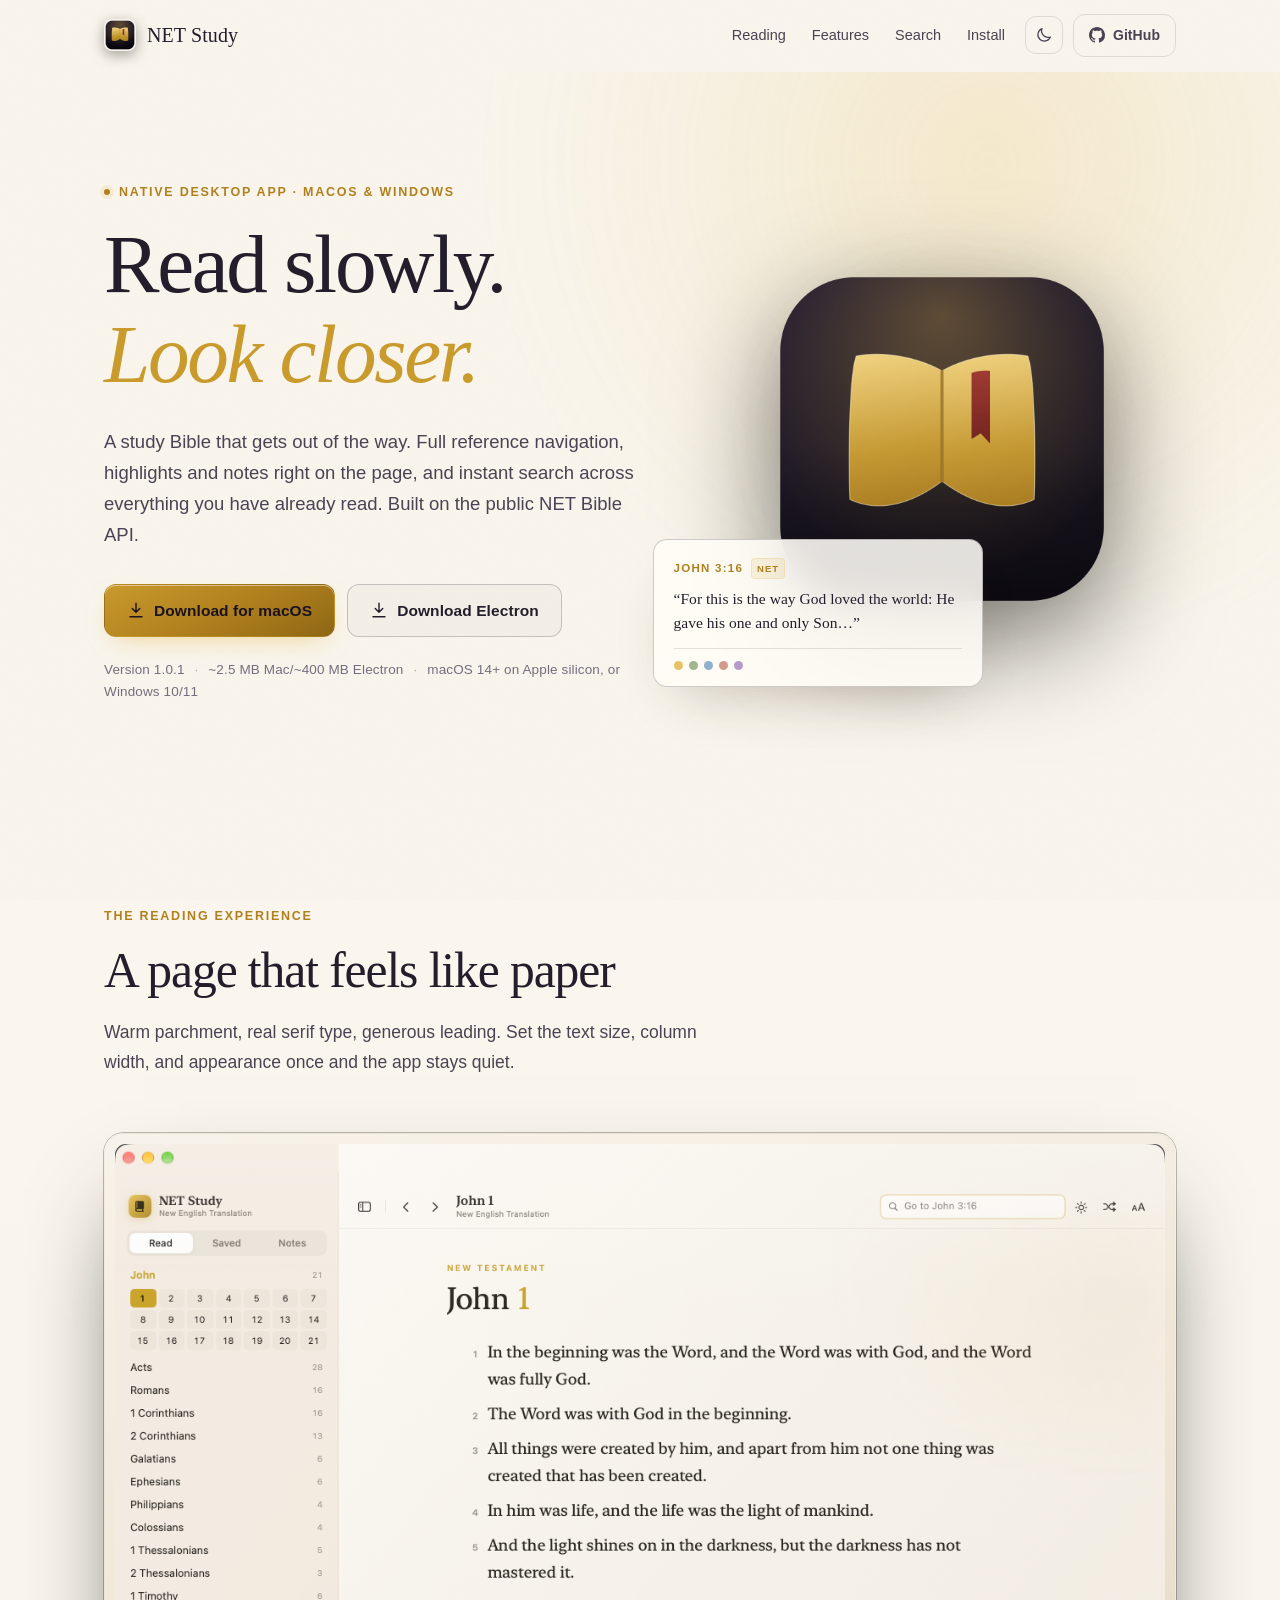
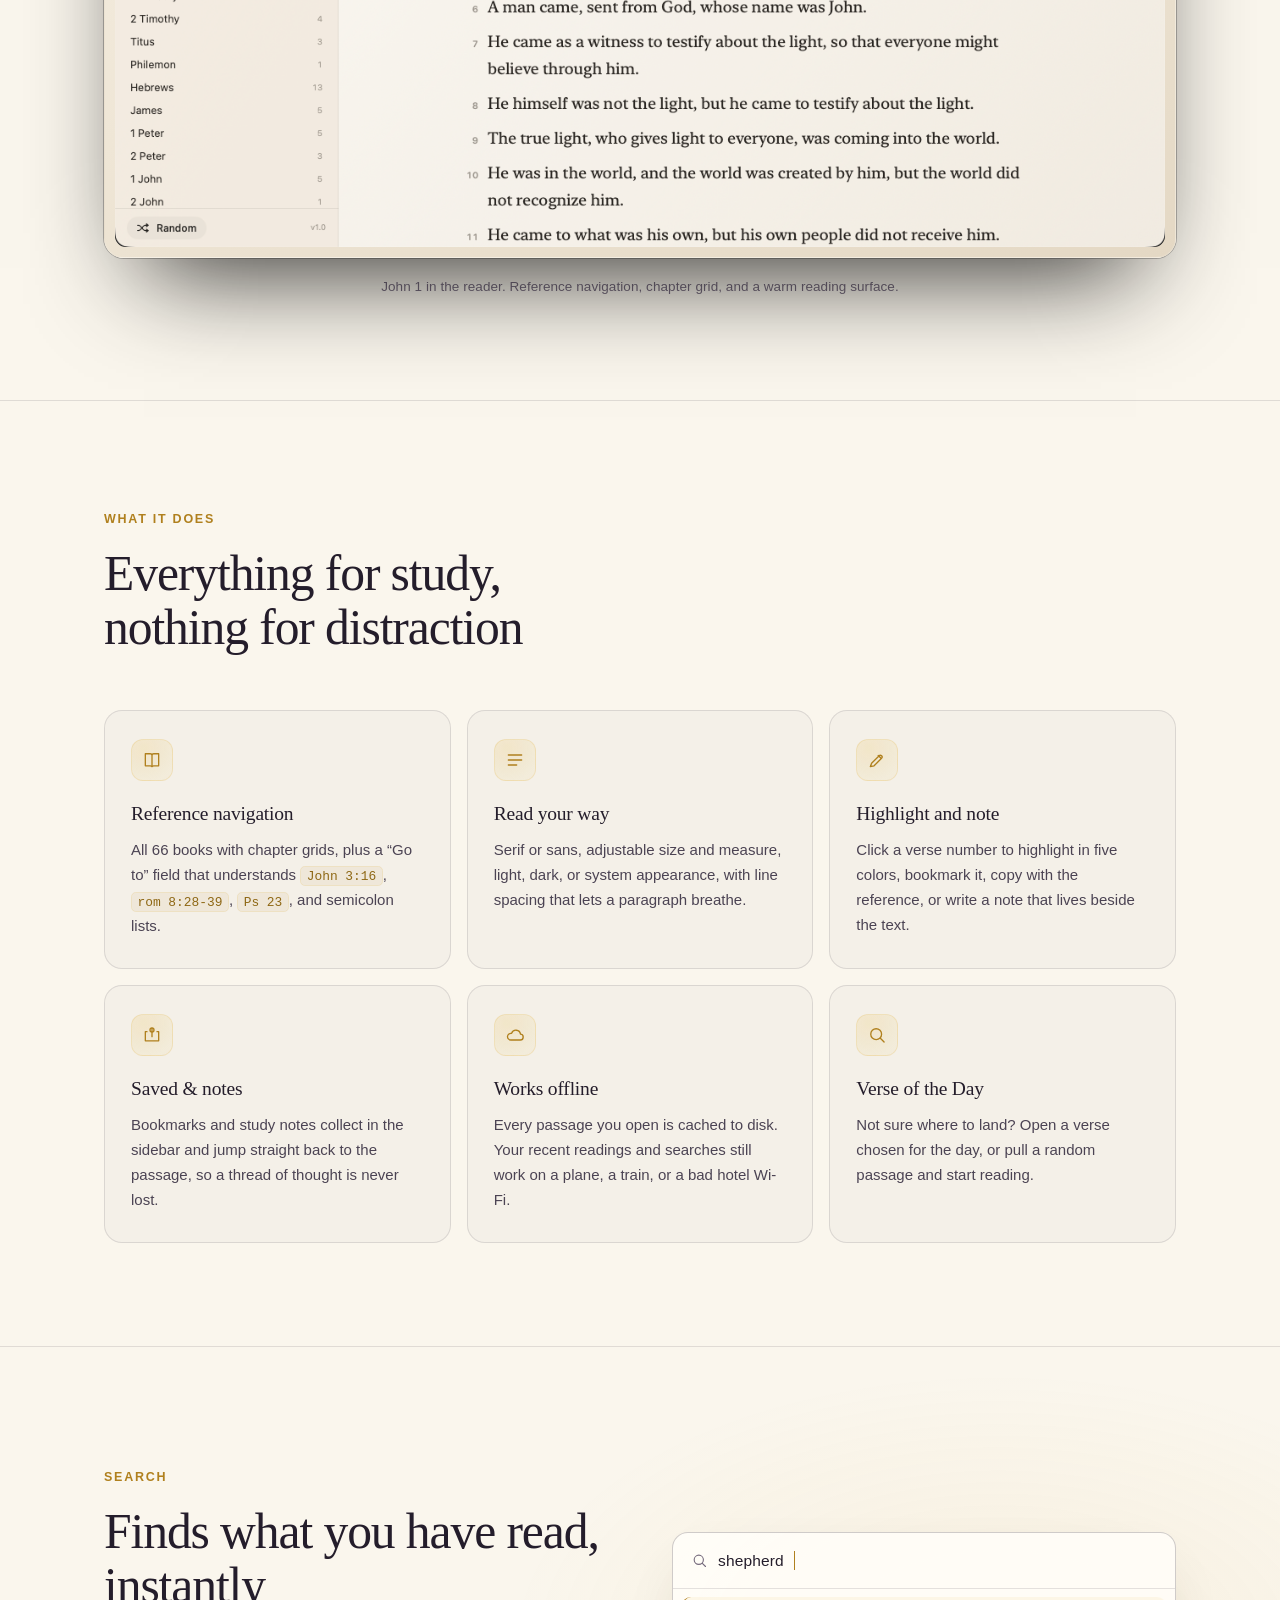
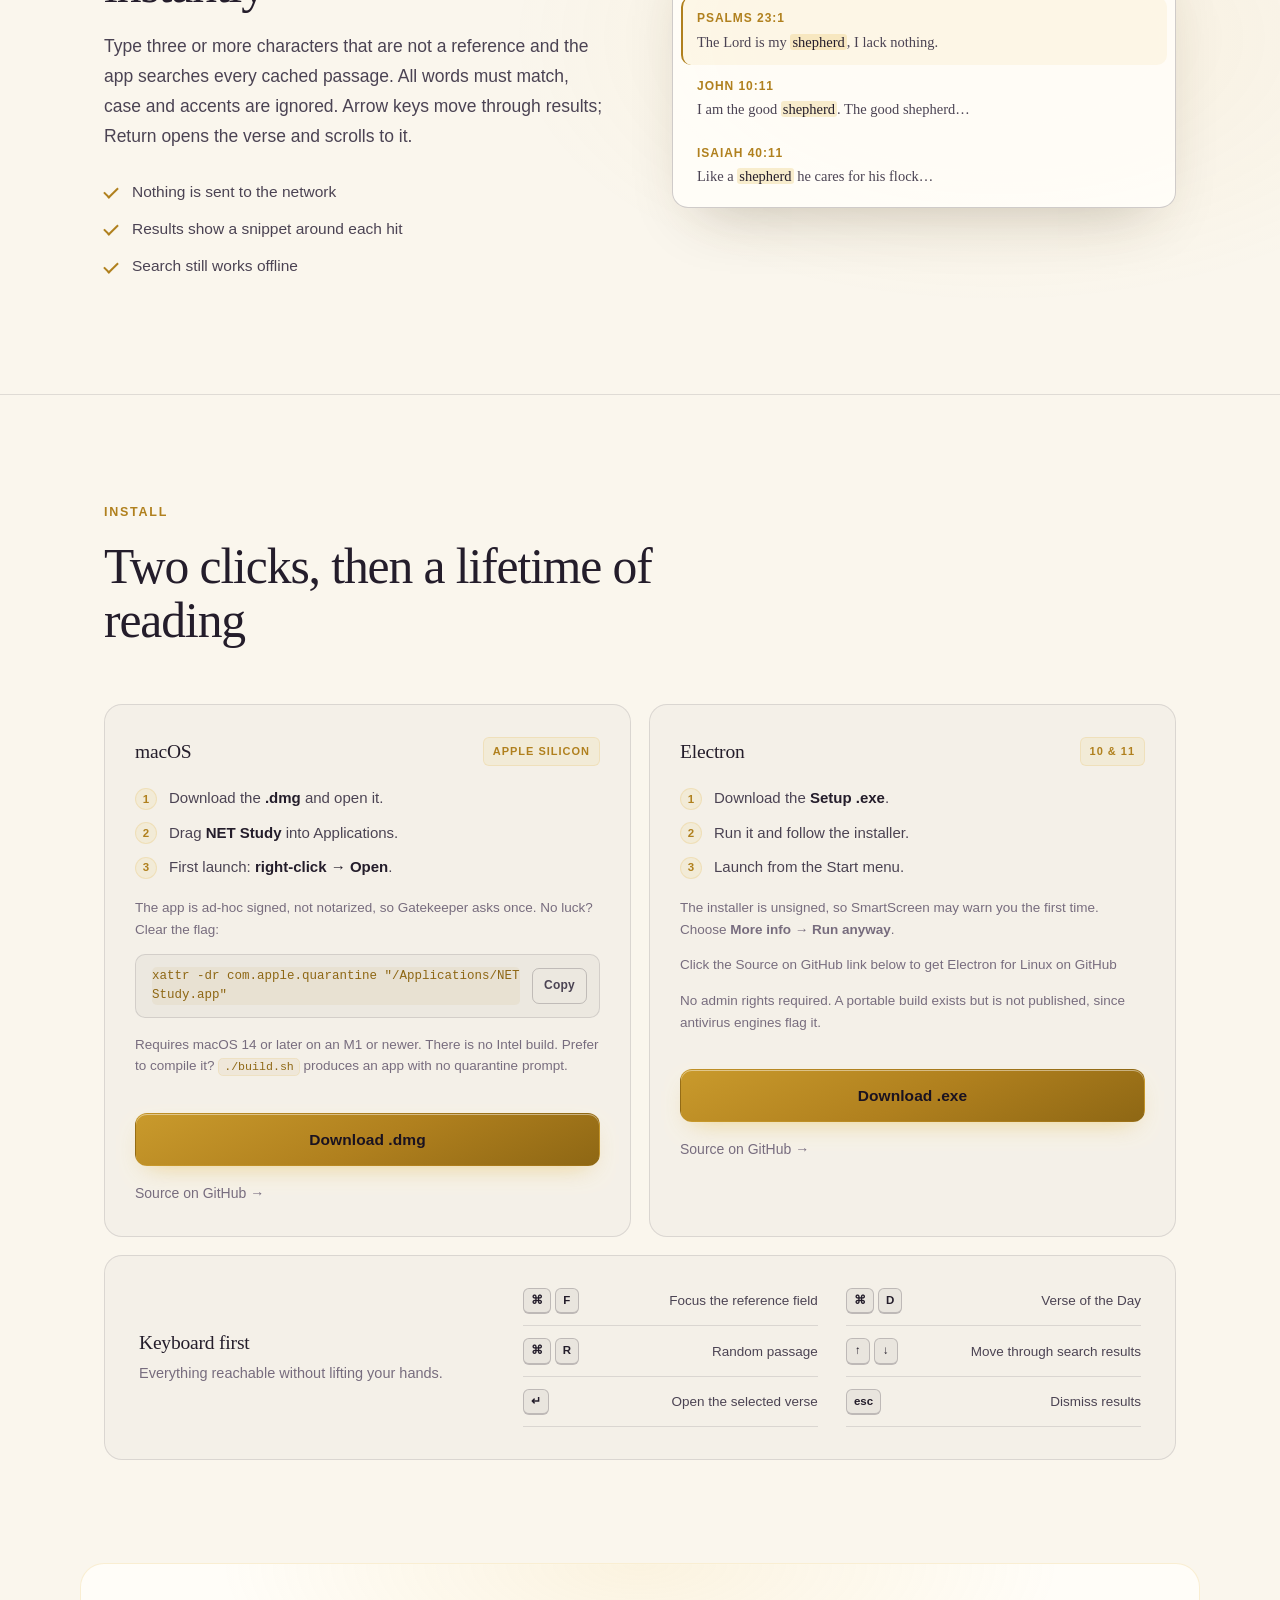
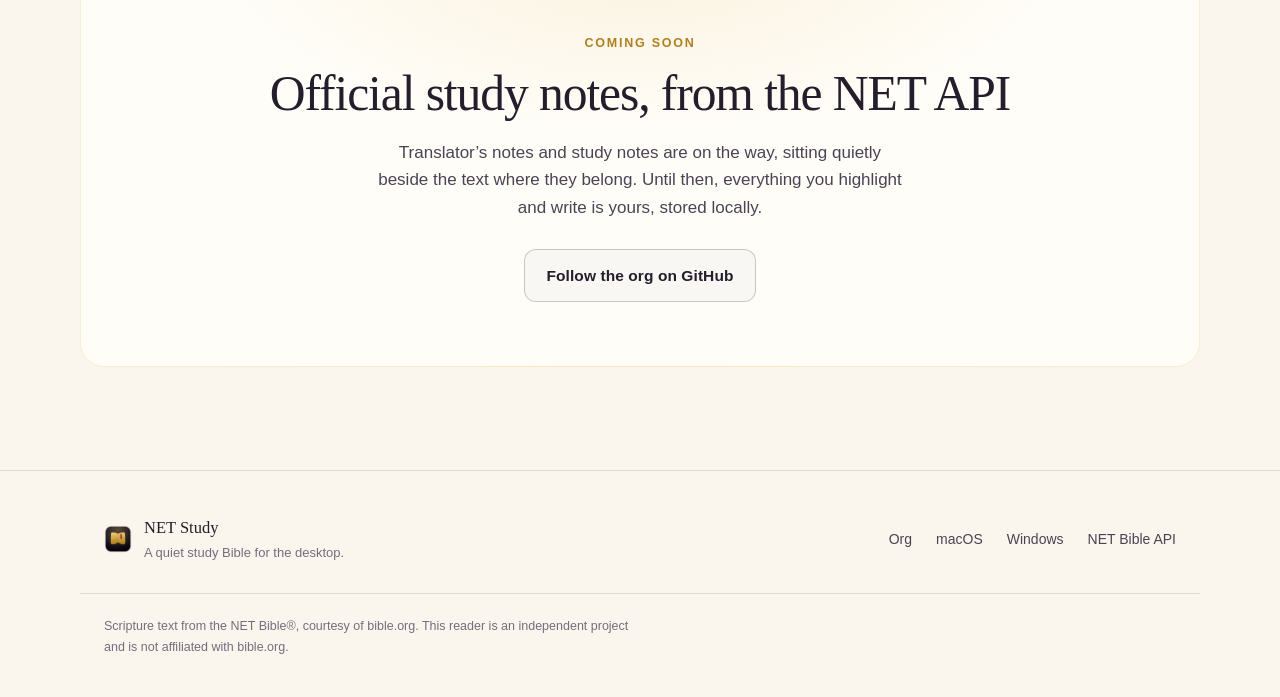
==== index.html @ 1206d6c6 "Remove file hash verification code snippet Removed code snippet and copy button for file hash verifi" ====
<!doctype html>
<html lang="en" data-theme="dark">
<head>
<meta charset="utf-8">
<meta name="viewport" content="width=device-width, initial-scale=1">
<title>NET Study — a quiet study Bible for the desktop</title>
<meta name="description" content="NET Study is a native, fast desktop study Bible reader built on the public NET Bible API. Reference navigation, highlights, notes, offline caching, and instant search over everything you have read.">
<meta name="theme-color" content="#141019">
<link rel="icon" href="assets/favicon.png" type="image/png">
<link rel="apple-touch-icon" href="assets/icon-256.png">
<meta property="og:type" content="website">
<meta property="og:title" content="NET Study — a quiet study Bible for the desktop">
<meta property="og:description" content="Native macOS and Windows study Bible. Reference navigation, highlights, notes, offline cache, instant search.">
<meta property="og:image" content="assets/icon.png">
<link rel="stylesheet" href="styles.css">
</head>
<body>
<a class="skip" href="#main">Skip to content</a>

<div class="grain" aria-hidden="true"></div>

<header class="nav" id="nav">
  <div class="nav-inner">
    <a class="brand" href="#top" aria-label="NET Study home">
      <img src="assets/icon-256.png" alt="" width="32" height="32">
      <span>NET Study</span>
    </a>
    <nav class="nav-links" aria-label="Sections">
      <a href="#reading">Reading</a>
      <a href="#features">Features</a>
      <a href="#search">Search</a>
      <a href="#install">Install</a>
    </nav>
    <div class="nav-actions">
      <button class="ghost-btn" id="theme-toggle" type="button" aria-label="Switch to light theme" title="Switch theme">
        <svg class="i-sun" viewBox="0 0 24 24" aria-hidden="true"><circle cx="12" cy="12" r="4.2"/><path d="M12 2.6v2.4M12 19v2.4M2.6 12h2.4M19 12h2.4M5.4 5.4l1.7 1.7M16.9 16.9l1.7 1.7M18.6 5.4l-1.7 1.7M7.1 16.9l-1.7 1.7"/></svg>
        <svg class="i-moon" viewBox="0 0 24 24" aria-hidden="true"><path d="M20.5 14.6A8.6 8.6 0 0 1 9.4 3.5a8.6 8.6 0 1 0 11.1 11.1Z"/></svg>
      </button>
      <a class="btn btn-sm" href="https://github.com/NET-Study" target="_blank" rel="noopener">
        <svg viewBox="0 0 16 16" aria-hidden="true" class="gh"><path d="M8 0C3.58 0 0 3.58 0 8c0 3.54 2.29 6.53 5.47 7.59.4.07.55-.17.55-.38 0-.19-.01-.82-.01-1.49-2.01.37-2.53-.49-2.69-.94-.09-.23-.48-.94-.82-1.13-.28-.15-.68-.52-.01-.53.63-.01 1.08.58 1.23.82.72 1.21 1.87.87 2.33.66.07-.52.28-.87.51-1.07-1.78-.2-3.64-.89-3.64-3.95 0-.87.31-1.59.82-2.15-.08-.2-.36-1.02.08-2.12 0 0 .67-.21 2.2.82.64-.18 1.32-.27 2-.27s1.36.09 2 .27c1.53-1.04 2.2-.82 2.2-.82.44 1.1.16 1.92.08 2.12.51.56.82 1.27.82 2.15 0 3.07-1.87 3.75-3.65 3.95.29.25.54.73.54 1.48 0 1.07-.01 1.93-.01 2.2 0 .21.15.46.55.38A8.01 8.01 0 0 0 16 8c0-4.42-3.58-8-8-8Z"/></svg>
        GitHub
      </a>
    </div>
  </div>
</header>

<main id="main">

  <section class="hero" id="top">
    <div class="hero-glow" aria-hidden="true"></div>
    <div class="wrap hero-grid">
      <div class="hero-copy reveal">
        <p class="eyebrow"><span class="dot" aria-hidden="true"></span> Native desktop app · macOS &amp; Windows</p>
        <h1>Read slowly.<br><em>Look closer.</em></h1>
        <p class="lede">A study Bible that gets out of the way. Full reference navigation, highlights and notes right on the page, and instant search across everything you have already read. Built on the public NET Bible API.</p>
        <div class="cta-row">
          <a class="btn btn-primary" href="https://github.com/NET-Study/netstudy-mac/releases/latest/download/NET-Study-1.0.1-arm64.dmg">
            <svg viewBox="0 0 24 24" aria-hidden="true" class="i-dl"><path d="M12 3v12M7 10l5 5 5-5M4 21h16"/></svg>
            Download for macOS
          </a>
          <a class="btn btn-ghost" href="https://github.com/NET-Study/netstudy-electron/releases/latest/download/NET-Study-Setup-1.0.1-x64.exe">
            <svg viewBox="0 0 24 24" aria-hidden="true" class="i-dl"><path d="M12 3v12M7 10l5 5 5-5M4 21h16"/></svg>
            Download Electron
          </a>
        </div>
        <p class="meta">Version 1.0.1 <span aria-hidden="true">·</span> ~2.5 MB Mac/~400 MB Electron <span aria-hidden="true">·</span> macOS 14+ on Apple silicon, or Windows 10/11</p>
      </div>

      <div class="hero-art reveal" aria-hidden="true">
        <div class="icon-halo"></div>
        <img class="app-icon" src="assets/icon.png" alt="" width="1024" height="1024">
        <div class="verse-card">
          <p class="vc-ref">John 3:16 <span class="vc-tag">NET</span></p>
          <p class="vc-text">“For this is the way God loved the world: He gave his one and only Son…”</p>
          <div class="vc-tools">
            <span class="swatch s1"></span><span class="swatch s2"></span><span class="swatch s3"></span><span class="swatch s4"></span><span class="swatch s5"></span>
          </div>
        </div>
      </div>
    </div>
  </section>

  <section class="reading" id="reading">
    <div class="wrap">
      <div class="section-head reveal">
        <p class="eyebrow">The reading experience</p>
        <h2>A page that feels like paper</h2>
        <p class="sub">Warm parchment, real serif type, generous leading. Set the text size, column width, and appearance once and the app stays quiet.</p>
      </div>
      <figure class="shot reveal">
        <div class="shot-frame">
          <img src="assets/app.png" alt="The NET Study reader showing John 1, with the book and chapter navigator in the sidebar." width="1240" height="830" loading="lazy">
        </div>
        <figcaption>John 1 in the reader. Reference navigation, chapter grid, and a warm reading surface.</figcaption>
      </figure>
    </div>
  </section>

  <section class="features" id="features">
    <div class="wrap">
      <div class="section-head reveal">
        <p class="eyebrow">What it does</p>
        <h2>Everything for study,<br>nothing for distraction</h2>
      </div>
      <div class="grid">
        <article class="card reveal">
          <span class="card-icon" aria-hidden="true"><svg viewBox="0 0 24 24"><path d="M4 4.5h6a2 2 0 0 1 2 2V20a2.5 2.5 0 0 0-2-1H4zM20 4.5h-6a2 2 0 0 0-2 2V20a2.5 2.5 0 0 1 2-1h6z"/></svg></span>
          <h3>Reference navigation</h3>
          <p>All 66 books with chapter grids, plus a “Go to” field that understands <code>John 3:16</code>, <code>rom 8:28-39</code>, <code>Ps 23</code>, and semicolon lists.</p>
        </article>
        <article class="card reveal">
          <span class="card-icon" aria-hidden="true"><svg viewBox="0 0 24 24"><path d="M4 6h16M4 12h16M4 18h10"/></svg></span>
          <h3>Read your way</h3>
          <p>Serif or sans, adjustable size and measure, light, dark, or system appearance, with line spacing that lets a paragraph breathe.</p>
        </article>
        <article class="card reveal">
          <span class="card-icon" aria-hidden="true"><svg viewBox="0 0 24 24"><path d="m4 20 4.5-1 9-9a2.1 2.1 0 0 0-3-3l-9 9zM13.5 6.5l3 3"/></svg></span>
          <h3>Highlight and note</h3>
          <p>Click a verse number to highlight in five colors, bookmark it, copy with the reference, or write a note that lives beside the text.</p>
        </article>
        <article class="card reveal">
          <span class="card-icon" aria-hidden="true"><svg viewBox="0 0 24 24"><path d="M12 4v10M12 4a4 4 0 0 0 0 0 4 4 0 0 0 0 0"/><path d="M6 8H4v11h16V8h-2"/><circle cx="12" cy="6" r="2.4"/></svg></span>
          <h3>Saved &amp; notes</h3>
          <p>Bookmarks and study notes collect in the sidebar and jump straight back to the passage, so a thread of thought is never lost.</p>
        </article>
        <article class="card reveal">
          <span class="card-icon" aria-hidden="true"><svg viewBox="0 0 24 24"><path d="M7 18a4 4 0 1 1 .9-7.9A5.5 5.5 0 0 1 18.6 11 3.5 3.5 0 0 1 18 18z"/></svg></span>
          <h3>Works offline</h3>
          <p>Every passage you open is cached to disk. Your recent readings and searches still work on a plane, a train, or a bad hotel Wi-Fi.</p>
        </article>
        <article class="card reveal">
          <span class="card-icon" aria-hidden="true"><svg viewBox="0 0 24 24"><circle cx="11" cy="11" r="6.5"/><path d="m16 16 4.5 4.5"/></svg></span>
          <h3>Verse of the Day</h3>
          <p>Not sure where to land? Open a verse chosen for the day, or pull a random passage and start reading.</p>
        </article>
      </div>
    </div>
  </section>

  <section class="search" id="search">
    <div class="wrap search-grid">
      <div class="reveal">
        <p class="eyebrow">Search</p>
        <h2>Finds what you have read, instantly</h2>
        <p class="sub">Type three or more characters that are not a reference and the app searches every cached passage. All words must match, case and accents are ignored. Arrow keys move through results; Return opens the verse and scrolls to it.</p>
        <ul class="ticks">
          <li>Nothing is sent to the network</li>
          <li>Results show a snippet around each hit</li>
          <li>Search still works offline</li>
        </ul>
      </div>
      <div class="search-demo reveal" aria-hidden="true">
        <div class="demo-bar">
          <svg viewBox="0 0 24 24"><circle cx="11" cy="11" r="6.5"/><path d="m16 16 4.5 4.5"/></svg>
          <span class="demo-query">shepherd</span><span class="caret"></span>
        </div>
        <ul class="demo-results">
          <li class="is-active"><span class="dr-ref">Psalms 23:1</span><span class="dr-snip">The Lord is my <mark>shepherd</mark>, I lack nothing.</span></li>
          <li><span class="dr-ref">John 10:11</span><span class="dr-snip">I am the good <mark>shepherd</mark>. The good shepherd…</span></li>
          <li><span class="dr-ref">Isaiah 40:11</span><span class="dr-snip">Like a <mark>shepherd</mark> he cares for his flock…</span></li>
        </ul>
      </div>
    </div>
  </section>

  <section class="install" id="install">
    <div class="wrap">
      <div class="section-head reveal">
        <p class="eyebrow">Install</p>
        <h2>Two clicks, then a lifetime of reading</h2>
      </div>
      <div class="install-grid">
        <article class="panel reveal">
          <div class="panel-head">
            <h3>macOS</h3>
            <span class="badge">Apple silicon</span>
          </div>
          <ol class="steps">
            <li>Download the <strong>.dmg</strong> and open it.</li>
            <li>Drag <strong>NET Study</strong> into Applications.</li>
            <li>First launch: <strong>right-click → Open</strong>.</li>
          </ol>
          <p class="fine">The app is ad-hoc signed, not notarized, so Gatekeeper asks once. No luck? Clear the flag:</p>
          <div class="code">
            <code>xattr -dr com.apple.quarantine "/Applications/NET Study.app"</code>
            <button class="copy" type="button" data-copy='xattr -dr com.apple.quarantine "/Applications/NET Study.app"'>Copy</button>
          </div>
          <p class="fine">Requires macOS 14 or later on an M1 or newer. There is no Intel build. Prefer to compile it? <code>./build.sh</code> produces an app with no quarantine prompt.</p>
          <a class="btn btn-primary btn-block" href="https://github.com/NET-Study/netstudy-mac/releases/latest/download/NET-Study-1.0.1-arm64.dmg">Download .dmg</a>
          <a class="link-quiet" href="https://github.com/NET-Study/netstudy-mac" target="_blank" rel="noopener">Source on GitHub →</a>
        </article>

        <article class="panel reveal">
          <div class="panel-head">
            <h3>Electron</h3>
            <span class="badge">10 &amp; 11</span>
          </div>
          <ol class="steps">
            <li>Download the <strong>Setup .exe</strong>.</li>
            <li>Run it and follow the installer.</li>
            <li>Launch from the Start menu.</li>
          </ol>
          <p class="fine">The installer is unsigned, so SmartScreen may warn you the first time. Choose <strong>More info → Run anyway</strong>.</p>
          <p class="fine">Click the Source on GitHub link below to get Electron for Linux on GitHub
          <p class="fine">No admin rights required. A portable build exists but is not published, since antivirus engines flag it.</p>
          <a class="btn btn-primary btn-block" href="https://github.com/NET-Study/netstudy-windows/releases/latest/download/NET-Study-Setup-1.0.1-x64.exe">Download .exe</a>
          <a class="link-quiet" href="https://github.com/NET-Study/netstudy-windows" target="_blank" rel="noopener">Source on GitHub →</a>
        </article>
      </div>

      <div class="keys reveal">
        <div class="keys-copy">
          <h3>Keyboard first</h3>
          <p>Everything reachable without lifting your hands.</p>
        </div>
        <dl class="keymap">
          <div><dt><kbd>⌘</kbd><kbd>F</kbd></dt><dd>Focus the reference field</dd></div>
          <div><dt><kbd>⌘</kbd><kbd>D</kbd></dt><dd>Verse of the Day</dd></div>
          <div><dt><kbd>⌘</kbd><kbd>R</kbd></dt><dd>Random passage</dd></div>
          <div><dt><kbd>↑</kbd><kbd>↓</kbd></dt><dd>Move through search results</dd></div>
          <div><dt><kbd>↵</kbd></dt><dd>Open the selected verse</dd></div>
          <div><dt><kbd>esc</kbd></dt><dd>Dismiss results</dd></div>
        </dl>
      </div>
    </div>
  </section>

  <section class="soon">
    <div class="wrap soon-card reveal">
      <p class="eyebrow">Coming soon</p>
      <h2>Official study notes, from the NET API</h2>
      <p>Translator’s notes and study notes are on the way, sitting quietly beside the text where they belong. Until then, everything you highlight and write is yours, stored locally.</p>
      <a class="btn btn-ghost" href="https://github.com/NET-Study" target="_blank" rel="noopener">Follow the org on GitHub</a>
    </div>
  </section>

</main>

<footer class="foot">
  <div class="wrap foot-grid">
    <div class="foot-brand">
      <img src="assets/icon-256.png" alt="" width="28" height="28">
      <div>
        <p class="foot-name">NET Study</p>
        <p class="foot-note">A quiet study Bible for the desktop.</p>
      </div>
    </div>
    <nav class="foot-links" aria-label="Footer">
      <a href="https://github.com/NET-Study" target="_blank" rel="noopener">Org</a>
      <a href="https://github.com/NET-Study/netstudy-mac" target="_blank" rel="noopener">macOS</a>
      <a href="https://github.com/NET-Study/netstudy-windows" target="_blank" rel="noopener">Windows</a>
      <a href="https://labs.bible.org/api/" target="_blank" rel="noopener">NET Bible API</a>
    </nav>
  </div>
  <div class="wrap foot-fine">
    <p>Scripture text from the NET Bible®, courtesy of bible.org. This reader is an independent project and is not affiliated with bible.org.</p>
  </div>
</footer>

<script src="script.js" defer></script>
</body>
</html>
---- styles.css ----
/* ============================================================
   NET Study — brand stylesheet
   Palette lifted from the app icon: deep plum, warm gold, cream.
   ============================================================ */

:root{
  --ink-950:#0C0910;
  --ink-900:#120D18;
  --ink-800:#191322;
  --ink-700:#221A2C;
  --ink-600:#2C2338;

  --cream:#F5EFE4;
  --cream-soft:#D8CFC1;
  --cream-dim:#A99F93;

  --gold:#E3B84A;
  --gold-light:#F4D68B;
  --gold-deep:#C59A34;
  --gold-shadow:#8A6418;
  --ribbon:#9E3B34;

  --bg:var(--ink-900);
  --bg-raise:var(--ink-800);
  --text:var(--cream);
  --text-soft:var(--cream-soft);
  --text-dim:var(--cream-dim);
  --line:rgba(245,239,228,.10);
  --line-strong:rgba(245,239,228,.18);
  --card:rgba(255,255,255,.028);
  --card-hover:rgba(255,255,255,.05);

  --serif:"Iowan Old Style","Palatino Linotype",Palatino,"Book Antiqua",Georgia,"Times New Roman",serif;
  --sans:-apple-system,BlinkMacSystemFont,"Segoe UI",Inter,Roboto,Helvetica,Arial,sans-serif;
  --mono:ui-monospace,SFMono-Regular,"SF Mono",Menlo,Consolas,monospace;

  --wrap:1120px;
  --radius:18px;
  --shadow:0 30px 70px -30px rgba(0,0,0,.75);
  --ease:cubic-bezier(.22,.61,.36,1);
}

html[data-theme="light"]{
  --bg:#FAF6ED;
  --bg-raise:#FFFDF8;
  --text:#241D2B;
  --text-soft:#4B4353;
  --text-dim:#776C7E;
  --line:rgba(36,29,43,.12);
  --line-strong:rgba(36,29,43,.22);
  --card:rgba(36,29,43,.025);
  --card-hover:rgba(36,29,43,.05);
  --gold:#B0801E;
  --gold-light:#C99A2C;
  --gold-deep:#8E6714;
  --shadow:0 26px 60px -28px rgba(60,44,20,.30);
}

*,*::before,*::after{box-sizing:border-box}

html{scroll-behavior:smooth; -webkit-text-size-adjust:100%}
@media (prefers-reduced-motion:reduce){html{scroll-behavior:auto}}

body{
  margin:0;
  background:var(--bg);
  color:var(--text);
  font-family:var(--sans);
  font-size:17px;
  line-height:1.62;
  -webkit-font-smoothing:antialiased;
  text-rendering:optimizeLegibility;
  overflow-x:hidden;
}

img{max-width:100%; display:block}
a{color:inherit; text-decoration:none}
button{font:inherit; color:inherit}

svg{fill:none; stroke:currentColor; stroke-width:1.6; stroke-linecap:round; stroke-linejoin:round}
svg.gh{fill:currentColor; stroke:none}

::selection{background:rgba(227,184,74,.30); color:var(--text)}

.skip{
  position:absolute; left:16px; top:-60px; z-index:200;
  padding:10px 16px; border-radius:10px;
  background:var(--gold); color:#1A1220; font-weight:600;
  transition:top .2s var(--ease);
}
.skip:focus{top:12px}

.wrap{width:100%; max-width:var(--wrap); margin-inline:auto; padding-inline:24px}

/* ---------- texture ---------- */

.grain{
  position:fixed; inset:0; z-index:0; pointer-events:none; opacity:.30;
  background-image:url("data:image/svg+xml,%3Csvg xmlns='http://www.w3.org/2000/svg' width='160' height='160'%3E%3Cfilter id='n'%3E%3CfeTurbulence type='fractalNoise' baseFrequency='.82' numOctaves='3' stitchTiles='stitch'/%3E%3CfeColorMatrix type='saturate' values='0'/%3E%3C/filter%3E%3Crect width='100%25' height='100%25' filter='url(%23n)' opacity='.20'/%3E%3C/svg%3E");
  mix-blend-mode:overlay;
}
html[data-theme="light"] .grain{opacity:.22; mix-blend-mode:multiply}

main,header,footer{position:relative; z-index:1}
section[id]{scroll-margin-top:78px}

/* ---------- nav ---------- */

.nav{
  position:sticky; top:0; z-index:100;
  border-bottom:1px solid transparent;
  transition:background .3s var(--ease), border-color .3s var(--ease), backdrop-filter .3s;
}
.nav.is-scrolled{
  background:color-mix(in srgb, var(--bg) 78%, transparent);
  -webkit-backdrop-filter:saturate(150%) blur(16px);
  backdrop-filter:saturate(150%) blur(16px);
  border-bottom-color:var(--line);
}
.nav-inner{
  max-width:var(--wrap); margin-inline:auto; padding:14px 24px;
  display:flex; align-items:center; gap:20px;
}
.brand{display:flex; align-items:center; gap:11px; font-family:var(--serif); font-size:20px; letter-spacing:.005em}
.brand img{border-radius:8px; box-shadow:0 4px 14px rgba(0,0,0,.35)}

.nav-links{display:flex; gap:26px; margin-left:auto; font-size:14.5px; color:var(--text-soft)}
.nav-links a{position:relative; padding:4px 0; transition:color .2s}
.nav-links a::after{
  content:""; position:absolute; left:0; right:0; bottom:0; height:1px;
  background:var(--gold); transform:scaleX(0); transform-origin:left;
  transition:transform .3s var(--ease);
}
.nav-links a:hover{color:var(--text)}
.nav-links a:hover::after{transform:scaleX(1)}

.nav-actions{display:flex; align-items:center; gap:10px}

.ghost-btn{
  display:grid; place-items:center;
  width:38px; height:38px; border-radius:11px;
  border:1px solid var(--line); background:transparent;
  color:var(--text-soft); cursor:pointer;
  transition:background .2s, border-color .2s, color .2s, transform .2s;
}
.ghost-btn:hover{background:var(--card-hover); color:var(--text); border-color:var(--line-strong)}
.ghost-btn svg{width:18px; height:18px}
.ghost-btn .i-moon{display:none}
html[data-theme="light"] .ghost-btn .i-moon{display:block}
html[data-theme="light"] .ghost-btn .i-sun{display:none}

/* ---------- buttons ---------- */

.btn{
  display:inline-flex; align-items:center; justify-content:center; gap:9px;
  padding:13px 22px; border-radius:12px;
  font-size:15.5px; font-weight:600; letter-spacing:.005em;
  border:1px solid transparent; cursor:pointer;
  transition:transform .18s var(--ease), box-shadow .25s var(--ease), background .2s, color .2s, border-color .2s;
  white-space:nowrap;
}
.btn:active{transform:translateY(1px)}
.btn svg{width:18px; height:18px; stroke-width:1.9}
.btn-sm{padding:9px 15px; font-size:14px; border-color:var(--line); color:var(--text-soft); background:transparent; gap:8px}
.btn-sm:hover{color:var(--text); border-color:var(--line-strong); background:var(--card-hover)}
.btn-sm svg{width:16px; height:16px}

.btn-primary{
  color:#1A1220;
  background:linear-gradient(155deg,var(--gold-light),var(--gold) 52%,var(--gold-deep));
  box-shadow:0 10px 26px -12px rgba(227,184,74,.65), inset 0 1px 0 rgba(255,255,255,.45);
}
.btn-primary:hover{
  transform:translateY(-1px);
  box-shadow:0 16px 34px -14px rgba(227,184,74,.75), inset 0 1px 0 rgba(255,255,255,.5);
}
.btn-ghost{
  color:var(--text); border-color:var(--line-strong);
  background:var(--card);
}
.btn-ghost:hover{background:var(--card-hover); transform:translateY(-1px)}
.btn-block{width:100%; margin-top:22px}

.link-quiet{
  display:inline-block; margin-top:14px; font-size:14px; color:var(--text-dim);
  border-bottom:1px solid transparent; transition:color .2s, border-color .2s;
}
.link-quiet:hover{color:var(--gold); border-bottom-color:currentColor}

/* ---------- shared section bits ---------- */

.eyebrow{
  display:inline-flex; align-items:center; gap:9px;
  margin:0 0 18px; font-size:12.5px; font-weight:600;
  letter-spacing:.14em; text-transform:uppercase; color:var(--gold);
}
.eyebrow .dot{
  width:6px; height:6px; border-radius:50%; background:var(--gold);
  box-shadow:0 0 0 4px rgba(227,184,74,.14);
}

h1,h2,h3{font-family:var(--serif); font-weight:400; letter-spacing:-.015em; line-height:1.08; margin:0}
h1{font-size:clamp(3rem,7vw,5.2rem); letter-spacing:-.028em}
h1 em{font-style:italic; color:var(--gold-light)}
h2{font-size:clamp(2rem,4vw,3.1rem); letter-spacing:-.022em}
h3{font-size:1.22rem; letter-spacing:-.01em; line-height:1.3}

.section-head{max-width:640px; margin-bottom:56px}
.section-head h2 + .sub, h2 + .sub{margin-top:20px}
.sub{margin:0; color:var(--text-soft); font-size:17.5px; line-height:1.7}
.lede{margin:26px 0 0; font-size:18.5px; line-height:1.68; color:var(--text-soft); max-width:52ch}
code{font-family:var(--mono); font-size:.86em; color:var(--gold-light);
  background:rgba(227,184,74,.10); border:1px solid rgba(227,184,74,.16);
  padding:.12em .42em; border-radius:5px; white-space:nowrap}
html[data-theme="light"] code{color:var(--gold-deep); background:rgba(176,128,30,.07)}

/* ---------- hero ---------- */

.hero{position:relative; padding:clamp(56px,9vw,104px) 0 clamp(56px,8vw,96px); overflow:hidden}
.hero-glow{
  position:absolute; z-index:-1; pointer-events:none;
  width:1100px; height:1100px; right:-260px; top:-460px;
  background:radial-gradient(circle, rgba(227,184,74,.20), rgba(227,184,74,.05) 42%, transparent 66%);
  filter:blur(10px);
}
.hero::after{
  content:""; position:absolute; z-index:-1; left:50%; bottom:-1px; transform:translateX(-50%);
  width:min(1400px,130vw); height:1px;
  background:linear-gradient(90deg,transparent,var(--line-strong),transparent);
}
.hero-grid{display:grid; grid-template-columns:1.08fr .92fr; gap:56px; align-items:center}
.hero-copy .meta{
  margin:22px 0 0; font-size:13.5px; color:var(--text-dim);
  letter-spacing:.01em;
}
.hero-copy .meta span{margin:0 .45em; opacity:.55}
.cta-row{display:flex; flex-wrap:wrap; gap:12px; margin-top:34px}

.hero-art{position:relative; display:grid; place-items:center; min-height:420px}
.icon-halo{
  position:absolute; width:78%; aspect-ratio:1; border-radius:50%;
  background:radial-gradient(circle, rgba(227,184,74,.26), rgba(227,184,74,.06) 55%, transparent 72%);
  filter:blur(24px);
}
.app-icon{
  position:relative; width:min(360px,78%); height:auto; border-radius:23%;
  filter:drop-shadow(0 34px 56px rgba(0,0,0,.55));
  animation:float 9s ease-in-out infinite;
}
@keyframes float{
  0%,100%{transform:translateY(0) rotate(0deg)}
  50%{transform:translateY(-12px) rotate(-.6deg)}
}
@media (prefers-reduced-motion:reduce){.app-icon{animation:none}}

.verse-card{
  position:absolute; left:-12%; bottom:-9%; width:min(330px,78%); z-index:2;
  padding:18px 20px 16px; border-radius:14px;
  background:color-mix(in srgb, var(--bg-raise) 88%, transparent);
  -webkit-backdrop-filter:blur(18px) saturate(140%);
  backdrop-filter:blur(18px) saturate(140%);
  border:1px solid var(--line-strong);
  box-shadow:var(--shadow);
  animation:float 9s ease-in-out infinite reverse;
}
@keyframes float-rev{0%,100%{transform:translateY(0)}50%{transform:translateY(10px)}}
.verse-card{animation-name:float-rev}
@media (prefers-reduced-motion:reduce){.verse-card{animation:none}}
.vc-ref{
  display:flex; align-items:center; gap:8px; margin:0 0 8px;
  font-size:11.5px; font-weight:600; letter-spacing:.11em; text-transform:uppercase;
  color:var(--gold);
}
.vc-tag{
  font-size:9.5px; letter-spacing:.1em; padding:2px 5px; border-radius:4px;
  background:rgba(227,184,74,.14); border:1px solid rgba(227,184,74,.22);
}
.vc-text{
  margin:0; font-family:var(--serif); font-size:15.5px; line-height:1.5;
  color:var(--text); letter-spacing:.002em;
}
.vc-tools{display:flex; gap:6px; margin-top:14px; padding-top:12px; border-top:1px solid var(--line)}
.swatch{width:9px; height:9px; border-radius:50%; opacity:.85}
.s1{background:#E3B84A} .s2{background:#8FA97B} .s3{background:#7FA3C4}
.s4{background:#C98A7A} .s5{background:#A98BC0}

/* ---------- reading / screenshot ---------- */

.reading{padding:clamp(56px,8vw,104px) 0}
.shot{margin:0}
.shot-frame{
  padding:10px; border-radius:20px;
  background:linear-gradient(160deg, #F7F1E6, #EFE6D6 55%, #E4D8C4);
  border:1px solid rgba(245,239,228,.20);
  box-shadow:0 50px 100px -40px rgba(0,0,0,.85), 0 0 0 1px rgba(0,0,0,.25);
  position:relative;
}
.shot-frame::after{
  content:""; position:absolute; inset:0; border-radius:20px; pointer-events:none;
  background:linear-gradient(180deg, rgba(255,255,255,.16), transparent 26%);
}
.shot-frame img{width:100%; height:auto; border-radius:11px; display:block}
figcaption{
  margin-top:18px; font-size:13.5px; color:var(--text-dim); text-align:center;
  letter-spacing:.005em;
}

/* ---------- features ---------- */

.features{padding:clamp(56px,8vw,104px) 0; border-top:1px solid var(--line)}
.features .section-head h2{margin-bottom:0}
.grid{display:grid; grid-template-columns:repeat(3,1fr); gap:16px}
.card{
  position:relative; padding:28px 26px 30px; border-radius:var(--radius);
  background:var(--card); border:1px solid var(--line);
  transition:background .28s var(--ease), border-color .28s var(--ease), transform .28s var(--ease);
  overflow:hidden;
}
.card::before{
  content:""; position:absolute; inset:0 0 auto; height:1px;
  background:linear-gradient(90deg,transparent,rgba(227,184,74,.5),transparent);
  opacity:0; transition:opacity .3s;
}
.card:hover{background:var(--card-hover); border-color:var(--line-strong); transform:translateY(-3px)}
.card:hover::before{opacity:1}
.card-icon{
  display:grid; place-items:center;
  width:42px; height:42px; margin-bottom:20px; border-radius:12px;
  color:var(--gold);
  background:radial-gradient(circle at 30% 20%, rgba(227,184,74,.20), rgba(227,184,74,.06));
  border:1px solid rgba(227,184,74,.22);
}
.card-icon svg{width:20px; height:20px}
.card h3{margin-bottom:10px}
.card p{margin:0; font-size:15px; line-height:1.68; color:var(--text-soft)}

/* ---------- search ---------- */

.search{
  padding:clamp(64px,9vw,116px) 0;
  border-top:1px solid var(--line);
  background:
    radial-gradient(700px 380px at 78% 45%, rgba(227,184,74,.09), transparent 70%),
    var(--bg);
}
.search-grid{display:grid; grid-template-columns:1fr 1fr; gap:64px; align-items:center}
.search h2{margin-bottom:0}
.ticks{list-style:none; margin:28px 0 0; padding:0; display:grid; gap:12px}
.ticks li{position:relative; padding-left:28px; font-size:15.5px; color:var(--text-soft)}
.ticks li::before{
  content:""; position:absolute; left:0; top:.52em;
  width:14px; height:8px; border-left:2px solid var(--gold); border-bottom:2px solid var(--gold);
  transform:rotate(-45deg);
}

.search-demo{
  border-radius:16px; overflow:hidden;
  background:color-mix(in srgb, var(--bg-raise) 92%, transparent);
  border:1px solid var(--line-strong);
  box-shadow:var(--shadow);
}
.demo-bar{
  display:flex; align-items:center; gap:10px;
  padding:15px 18px; border-bottom:1px solid var(--line);
  color:var(--text-dim);
}
.demo-bar svg{width:17px; height:17px; flex:none}
.demo-query{font-size:15.5px; color:var(--text); letter-spacing:.01em}
.caret{width:1.5px; height:19px; background:var(--gold); animation:blink 1.1s steps(1) infinite}
@keyframes blink{50%{opacity:0}}
@media (prefers-reduced-motion:reduce){.caret{animation:none}}
.demo-results{list-style:none; margin:0; padding:8px}
.demo-results li{
  padding:12px 14px; border-radius:10px; display:grid; gap:3px;
  border-left:2px solid transparent;
}
.demo-results li.is-active{background:rgba(227,184,74,.09); border-left-color:var(--gold)}
.dr-ref{font-size:12px; font-weight:600; letter-spacing:.08em; text-transform:uppercase; color:var(--gold)}
.dr-snip{font-family:var(--serif); font-size:14.5px; color:var(--text-soft); line-height:1.45;
  overflow:hidden; text-overflow:ellipsis; white-space:nowrap}
mark{background:rgba(227,184,74,.24); color:var(--text); border-radius:3px; padding:0 2px}

/* ---------- install ---------- */

.install{padding:clamp(56px,8vw,104px) 0; border-top:1px solid var(--line)}
.install-grid{display:grid; grid-template-columns:1fr 1fr; gap:18px}
.panel{
  padding:32px 30px 30px; border-radius:var(--radius);
  background:var(--card); border:1px solid var(--line);
  display:flex; flex-direction:column;
}
.panel-head{display:flex; align-items:center; justify-content:space-between; gap:12px; margin-bottom:20px}
.badge{
  font-size:11px; font-weight:600; letter-spacing:.09em; text-transform:uppercase;
  padding:5px 9px; border-radius:6px; color:var(--gold);
  background:rgba(227,184,74,.10); border:1px solid rgba(227,184,74,.20);
}
.steps{margin:0 0 18px; padding:0; list-style:none; counter-reset:s; display:grid; gap:10px}
.steps li{
  counter-increment:s; position:relative; padding-left:34px;
  font-size:15px; color:var(--text-soft);
}
.steps li::before{
  content:counter(s); position:absolute; left:0; top:.14em;
  width:22px; height:22px; border-radius:50%; display:grid; place-items:center;
  font-size:11.5px; font-weight:700; color:var(--gold);
  background:rgba(227,184,74,.10); border:1px solid rgba(227,184,74,.22);
}
.steps strong{color:var(--text); font-weight:600}
.fine{margin:0 0 14px; font-size:13.5px; line-height:1.6; color:var(--text-dim)}
.fine code{white-space:normal}
.code{
  display:flex; align-items:center; gap:12px;
  padding:12px 12px 12px 16px; margin:0 0 16px; border-radius:10px;
  background:rgba(0,0,0,.28); border:1px solid var(--line);
}
html[data-theme="light"] .code{background:rgba(36,29,43,.04)}
.code code{
  background:none; border:none; padding:0; color:var(--text-soft);
  font-size:12.5px; line-height:1.5; white-space:pre-wrap; word-break:break-word; flex:1; min-width:0;
}
.copy{
  flex:none; padding:7px 11px; border-radius:7px; cursor:pointer;
  font-size:12px; font-weight:600; letter-spacing:.02em;
  color:var(--text-soft); background:transparent; border:1px solid var(--line-strong);
  transition:background .2s, color .2s, border-color .2s;
}
.copy:hover{background:rgba(227,184,74,.12); color:var(--gold); border-color:rgba(227,184,74,.35)}
.copy.is-done{color:var(--gold); border-color:rgba(227,184,74,.45)}
.panel .link-quiet{margin-top:16px}
.panel .btn-block{margin-top:auto; margin-bottom:0; padding-top:13px}
.panel > .btn-block{margin-top:22px}

.keys{
  margin-top:18px; padding:32px 34px; border-radius:var(--radius);
  border:1px solid var(--line); background:var(--card);
  display:grid; grid-template-columns:.72fr 1.28fr; gap:36px; align-items:center;
}
.keys-copy h3{margin-bottom:6px}
.keys-copy p{margin:0; color:var(--text-dim); font-size:14.5px}
.keymap{display:grid; grid-template-columns:1fr 1fr; gap:12px 28px; margin:0}
.keymap > div{display:flex; align-items:center; gap:10px; justify-content:space-between; padding-bottom:11px; border-bottom:1px solid var(--line)}
.keymap dt{display:flex; gap:4px; margin:0}
.keymap dd{margin:0; font-size:13.5px; color:var(--text-soft); text-align:right}
kbd{
  font-family:var(--sans); font-size:11.5px; font-weight:600; line-height:1;
  min-width:24px; text-align:center; padding:6px 7px; border-radius:6px;
  color:var(--text); background:rgba(255,255,255,.06);
  border:1px solid var(--line-strong); border-bottom-width:2px;
}
html[data-theme="light"] kbd{background:rgba(36,29,43,.05)}

/* ---------- coming soon ---------- */

.soon{padding:0 0 clamp(56px,8vw,104px)}
.soon-card{
  padding:clamp(36px,6vw,64px); border-radius:24px; text-align:center;
  border:1px solid rgba(227,184,74,.22);
  background:
    radial-gradient(600px 240px at 50% 0%, rgba(227,184,74,.14), transparent 70%),
    var(--bg-raise);
  box-shadow:inset 0 1px 0 rgba(255,255,255,.06);
}
.soon-card .eyebrow{margin-bottom:14px}
.soon-card h2{margin-bottom:18px}
.soon-card p:not(.eyebrow){max-width:56ch; margin:0 auto 28px; color:var(--text-soft)}

/* ---------- footer ---------- */

.foot{border-top:1px solid var(--line); padding:44px 0 40px; background:var(--ink-950)}
html[data-theme="light"] .foot{background:transparent}
.foot-grid{display:flex; align-items:center; justify-content:space-between; gap:24px; flex-wrap:wrap}
.foot-brand{display:flex; align-items:center; gap:12px}
.foot-brand img{border-radius:7px}
.foot-name{margin:0; font-family:var(--serif); font-size:16.5px}
.foot-note{margin:1px 0 0; font-size:13px; color:var(--text-dim)}
.foot-links{display:flex; gap:24px; font-size:14px; color:var(--text-soft); flex-wrap:wrap}
.foot-links a{transition:color .2s}
.foot-links a:hover{color:var(--gold)}
.foot-fine{margin-top:30px; padding-top:22px; border-top:1px solid var(--line)}
.foot-fine p{margin:0; font-size:12.5px; line-height:1.65; color:var(--text-dim); max-width:78ch}

/* ---------- reveal ---------- */

.reveal{opacity:0; transform:translateY(18px); transition:opacity .7s var(--ease), transform .7s var(--ease)}
.reveal.is-in{opacity:1; transform:none}
@media (prefers-reduced-motion:reduce){.reveal{opacity:1; transform:none; transition:none}}
.grid .reveal:nth-child(2){transition-delay:.06s}
.grid .reveal:nth-child(3){transition-delay:.12s}
.grid .reveal:nth-child(5){transition-delay:.06s}
.grid .reveal:nth-child(6){transition-delay:.12s}

/* ---------- focus ---------- */

:focus-visible{outline:2px solid var(--gold); outline-offset:3px; border-radius:6px}

/* ---------- responsive ---------- */

@media (max-width:1000px){
  .hero-grid{grid-template-columns:1fr; gap:44px}
  .hero-art{min-height:0; order:2; margin-top:10px}
  .app-icon{width:min(300px,60%)}
  .hero-copy{order:1}
  .verse-card{left:auto; right:0; bottom:-4%; width:min(280px,70%)}
  .grid{grid-template-columns:repeat(2,1fr)}
  .search-grid{grid-template-columns:1fr; gap:40px}
  .install-grid{grid-template-columns:1fr}
  .keys{grid-template-columns:1fr; gap:24px}
  .nav-links{display:none}
}

@media (max-width:680px){
  body{font-size:16px}
  .wrap{padding-inline:20px}
  .nav-inner{padding:12px 20px; gap:10px}
  .brand span{font-size:18px}
  .btn-sm{padding:8px 12px}
  h1{font-size:clamp(2.65rem,11vw,3.6rem)}
  .lede{font-size:17px}
  .cta-row{flex-direction:column; align-items:stretch}
  .cta-row .btn{width:100%}
  .grid{grid-template-columns:1fr}
  .keymap{grid-template-columns:1fr}
  .panel{padding:26px 22px}
  .keys{padding:26px 22px}
  .foot-grid{gap:18px}
  .hero-copy .meta{font-size:12.5px}
  .verse-card{display:none}
  .app-icon{width:min(240px,64%)}
  .shot-frame{padding:6px; border-radius:14px}
  .shot-frame img{border-radius:8px}
  .demo-results li:nth-child(3){display:none}
}

@media (max-width:400px){
  .nav-actions .btn-sm span{display:none}
  .nav-actions .btn-sm{padding:8px 10px}
}
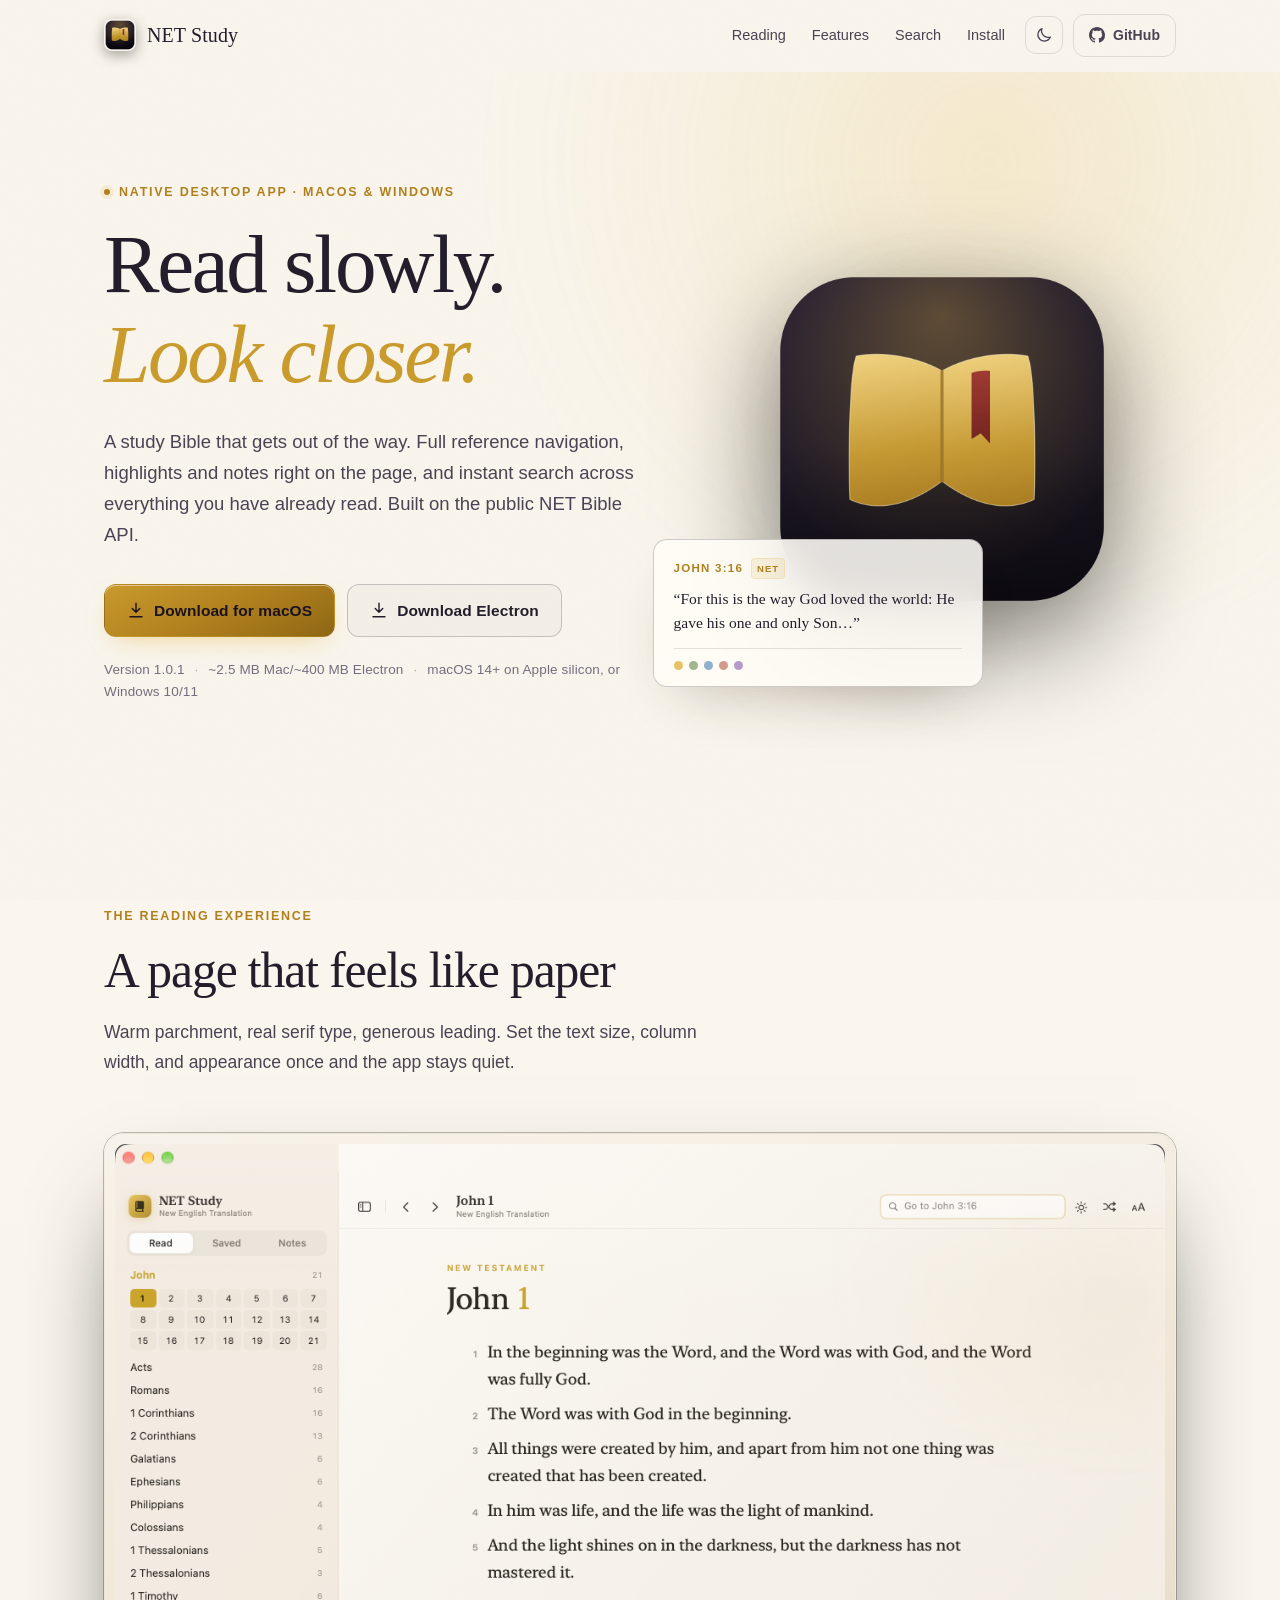
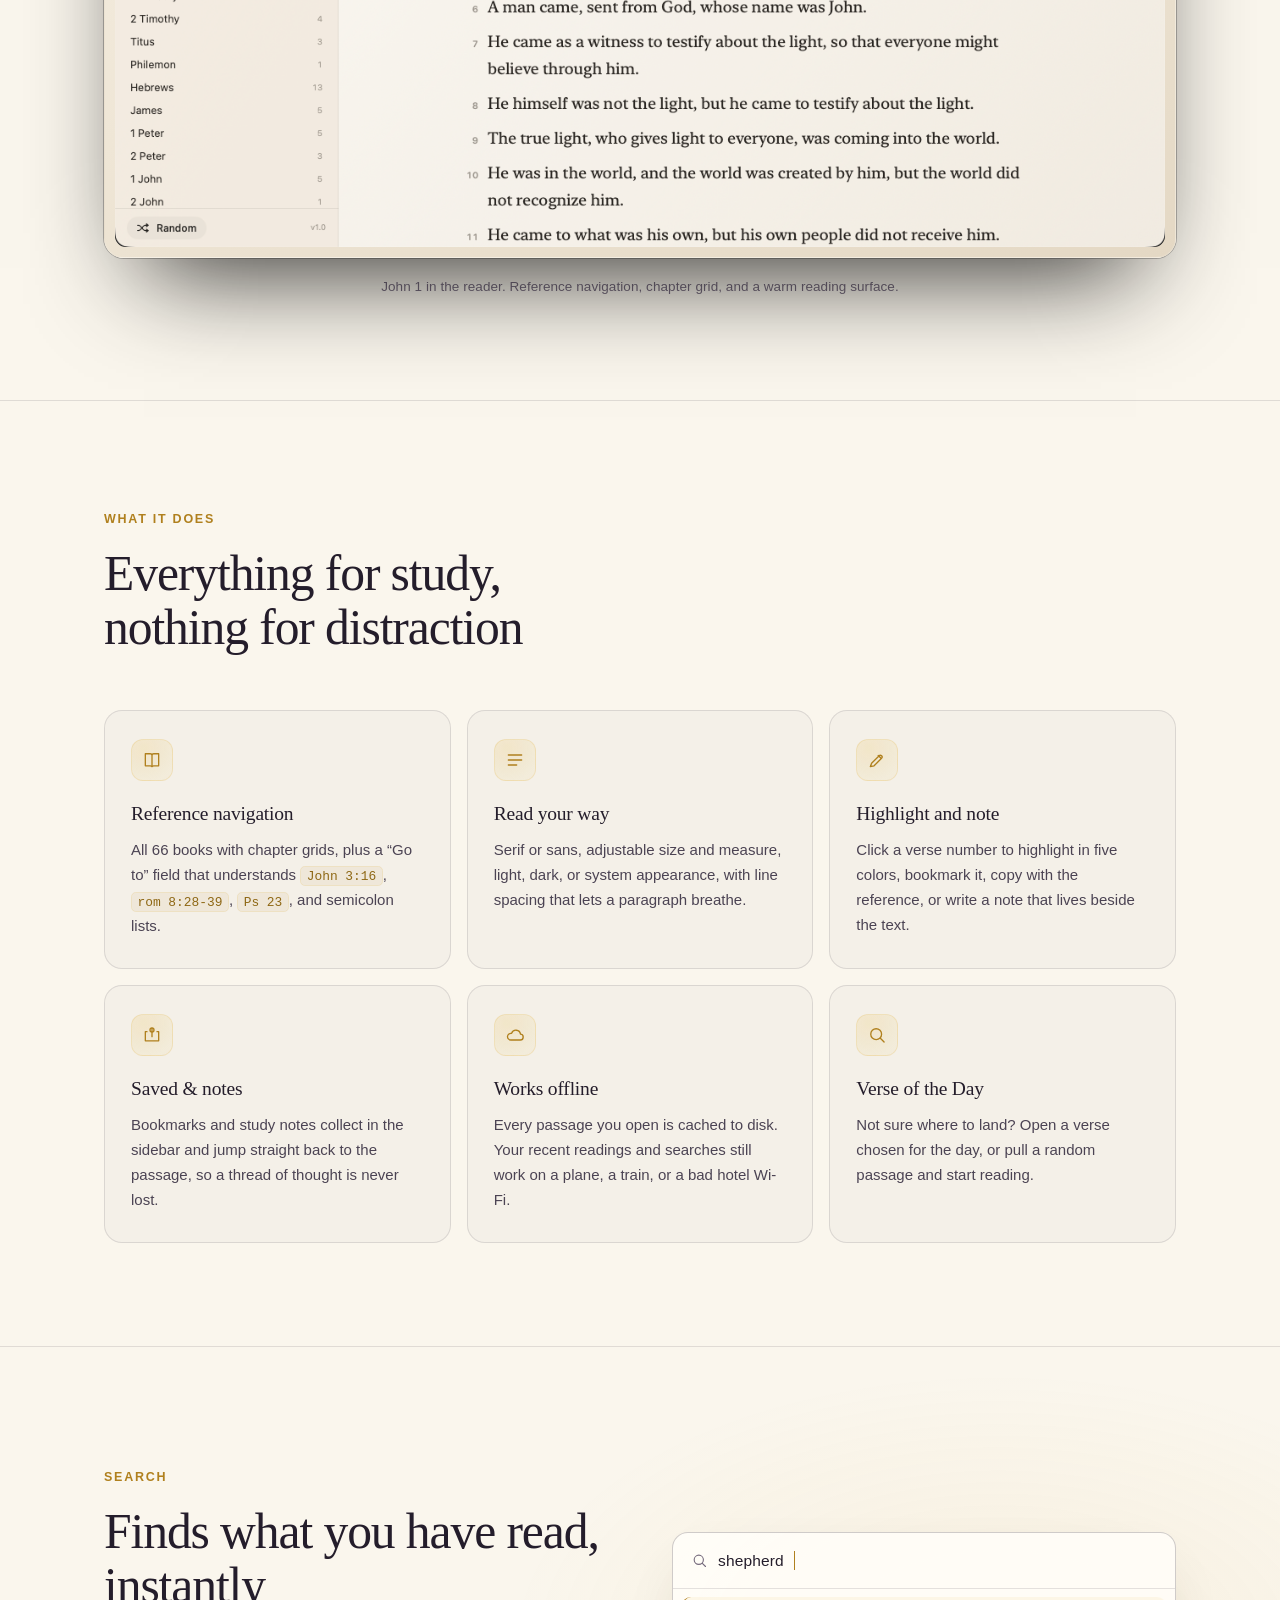
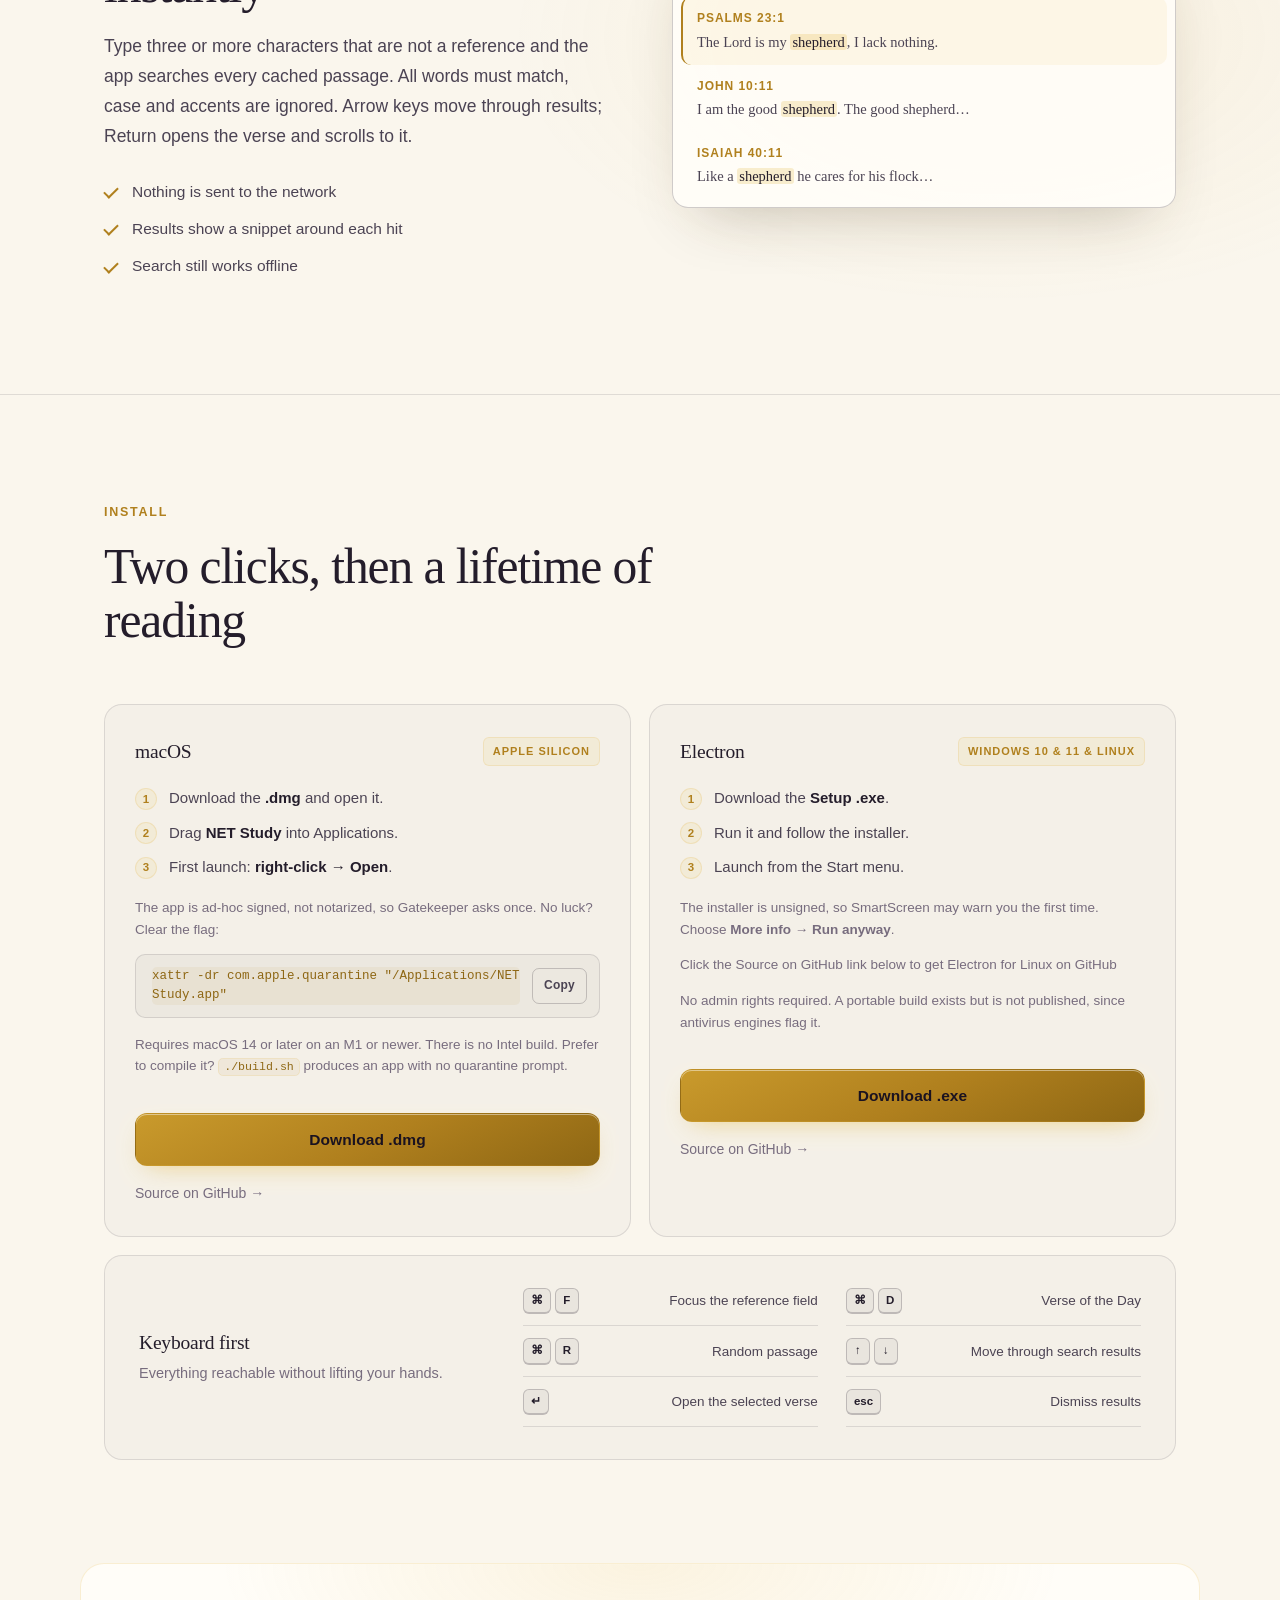
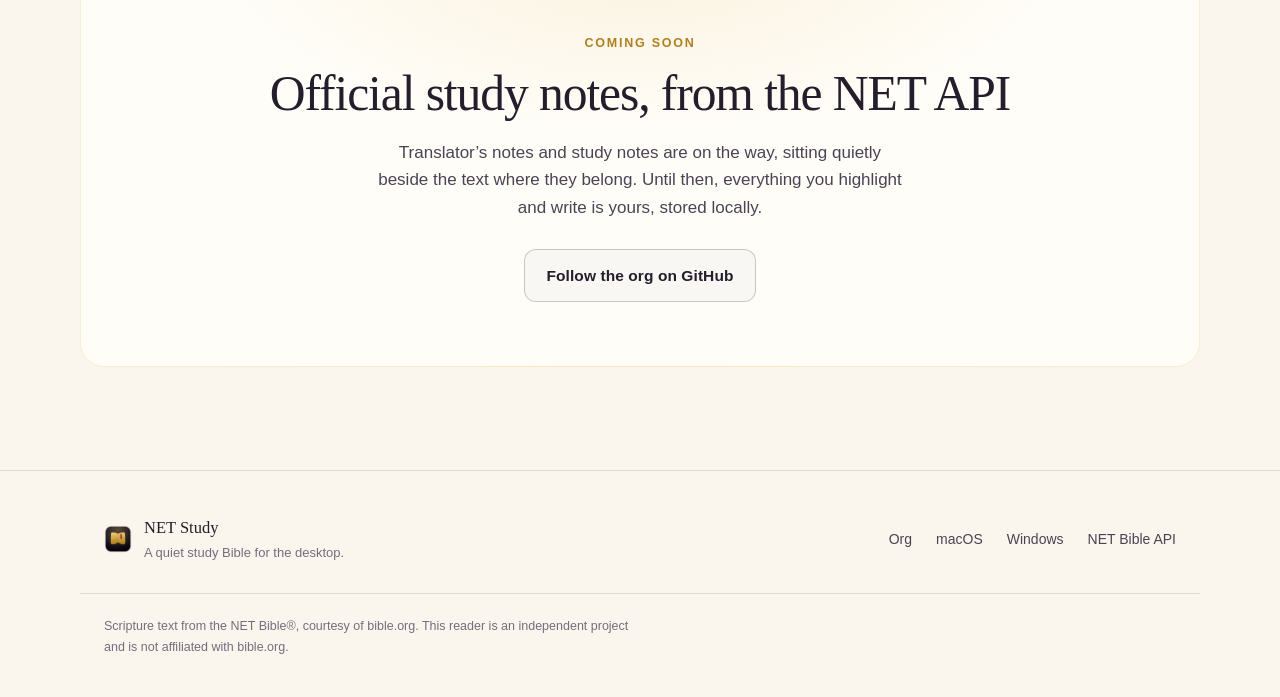
==== commit b03d56fa: "Update badge text for Electron panel" ====
--- a/index.html
+++ b/index.html
@@ -193,7 +193,7 @@
         <article class="panel reveal">
           <div class="panel-head">
             <h3>Electron</h3>
-            <span class="badge">10 &amp; 11</span>
+            <span class="badge">Windows 10 &amp; 11 &amp; Linux</span>
           </div>
           <ol class="steps">
             <li>Download the <strong>Setup .exe</strong>.</li>
@@ -203,8 +203,8 @@
           <p class="fine">The installer is unsigned, so SmartScreen may warn you the first time. Choose <strong>More info → Run anyway</strong>.</p>
           <p class="fine">Click the Source on GitHub link below to get Electron for Linux on GitHub
           <p class="fine">No admin rights required. A portable build exists but is not published, since antivirus engines flag it.</p>
-          <a class="btn btn-primary btn-block" href="https://github.com/NET-Study/netstudy-windows/releases/latest/download/NET-Study-Setup-1.0.1-x64.exe">Download .exe</a>
-          <a class="link-quiet" href="https://github.com/NET-Study/netstudy-windows" target="_blank" rel="noopener">Source on GitHub →</a>
+          <a class="btn btn-primary btn-block" href="https://github.com/NET-Study/netstudy-electron/releases/latest/download/NET-Study-Setup-1.0.1-x64.exe">Download .exe</a>
+          <a class="link-quiet" href="https://github.com/NET-Study/netstudy-electron" target="_blank" rel="noopener">Source on GitHub →</a>
         </article>
       </div>
 
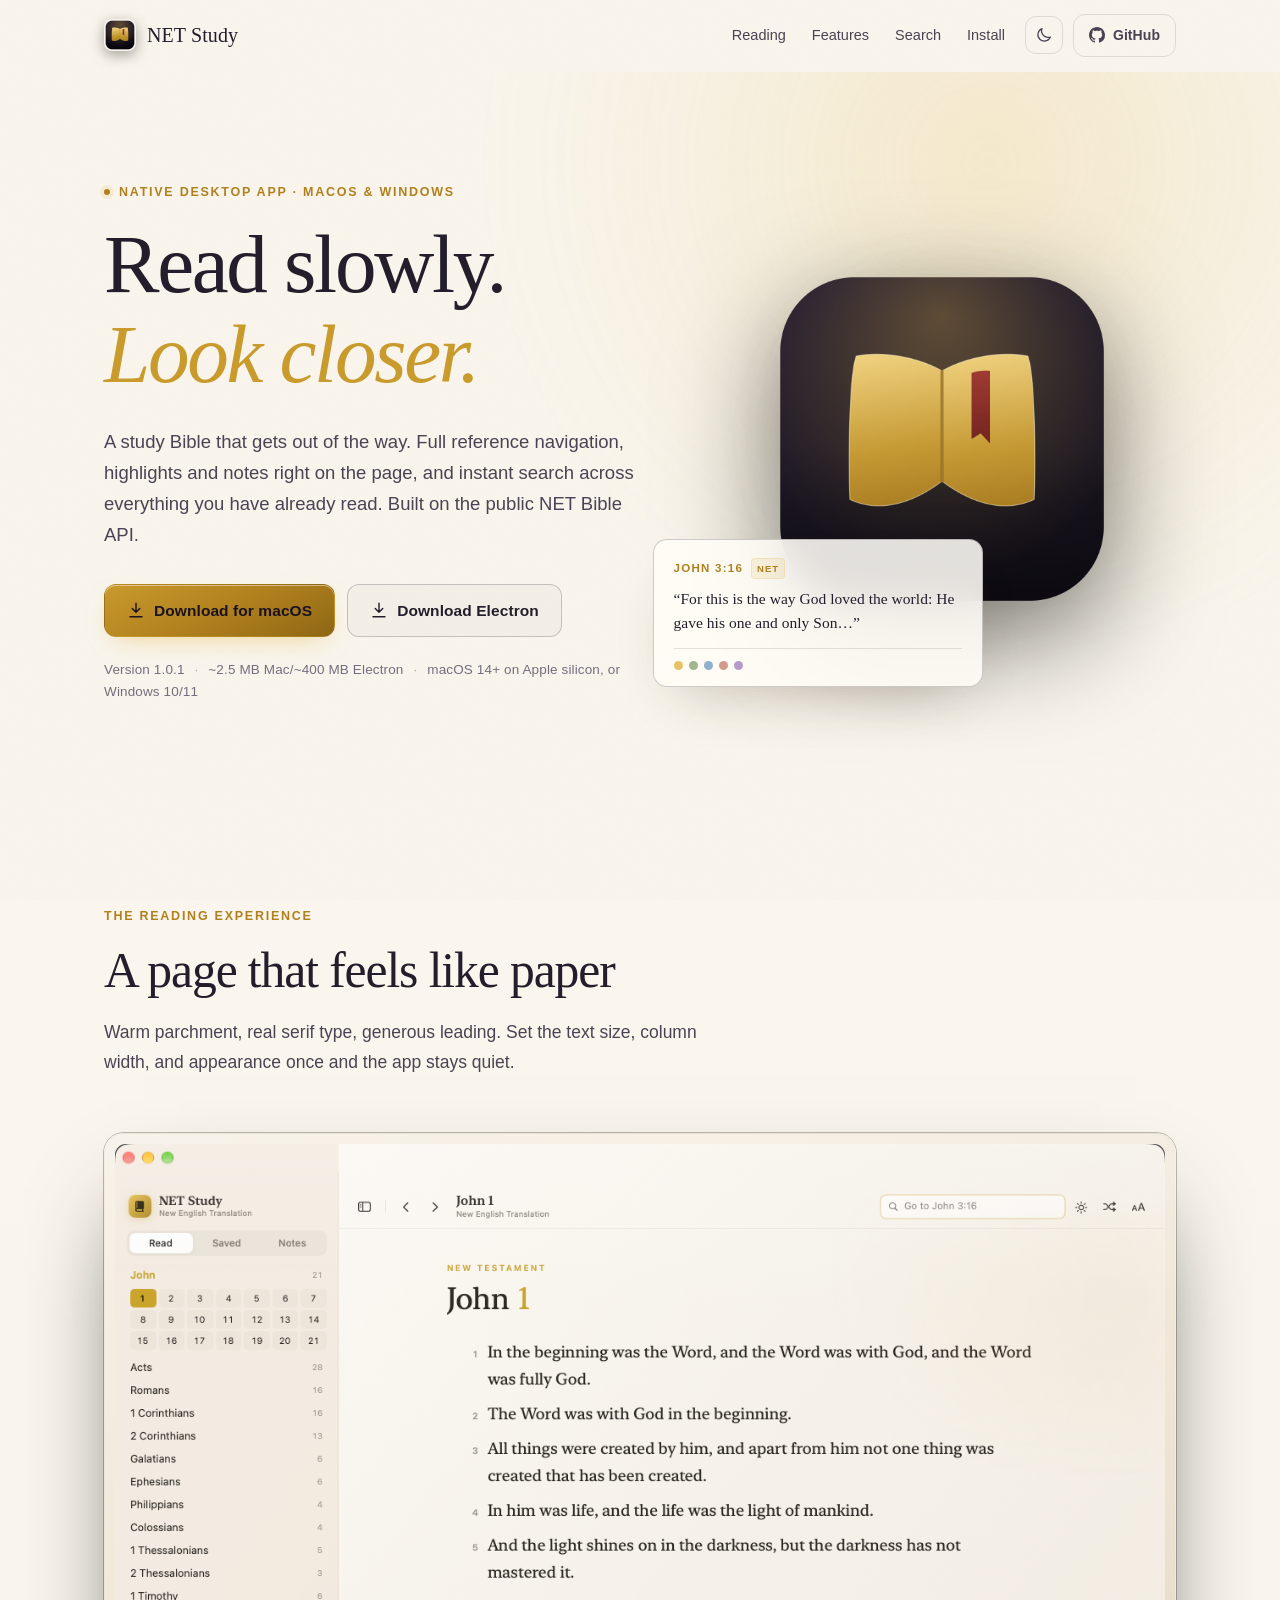
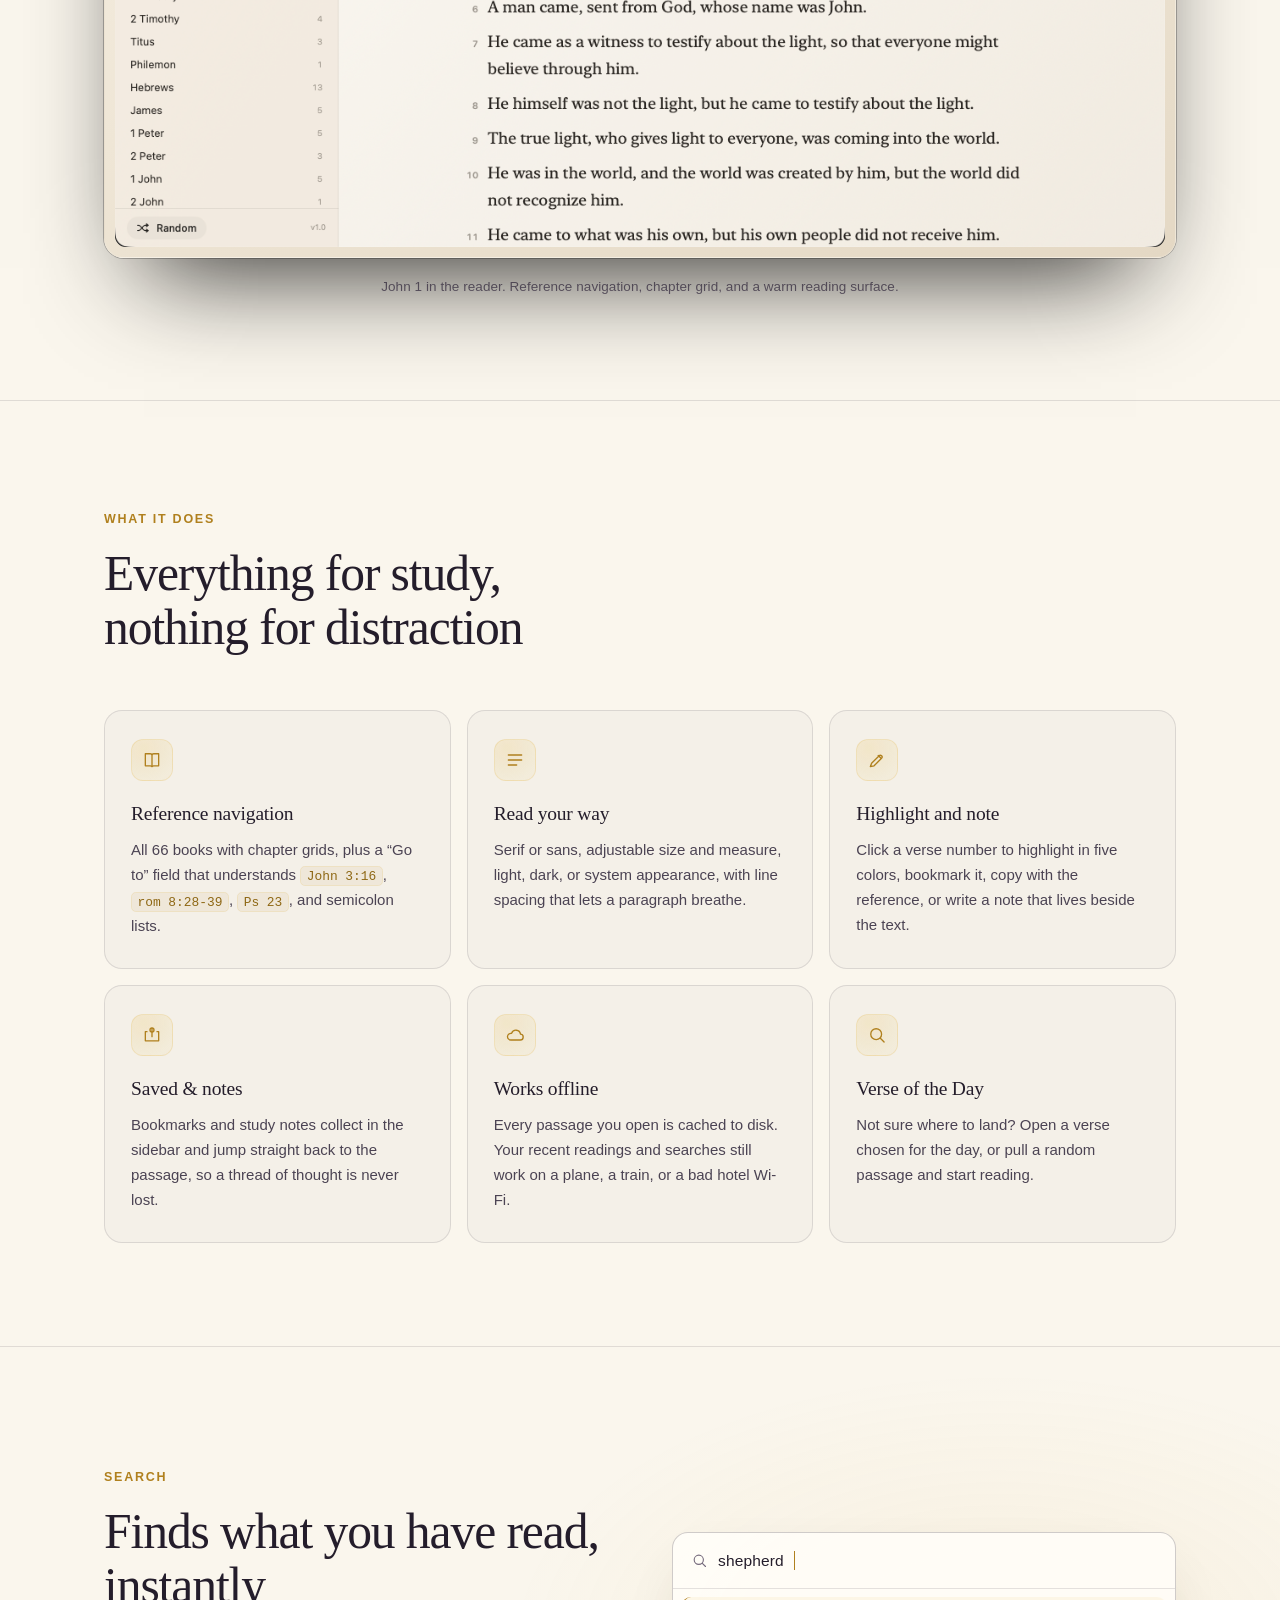
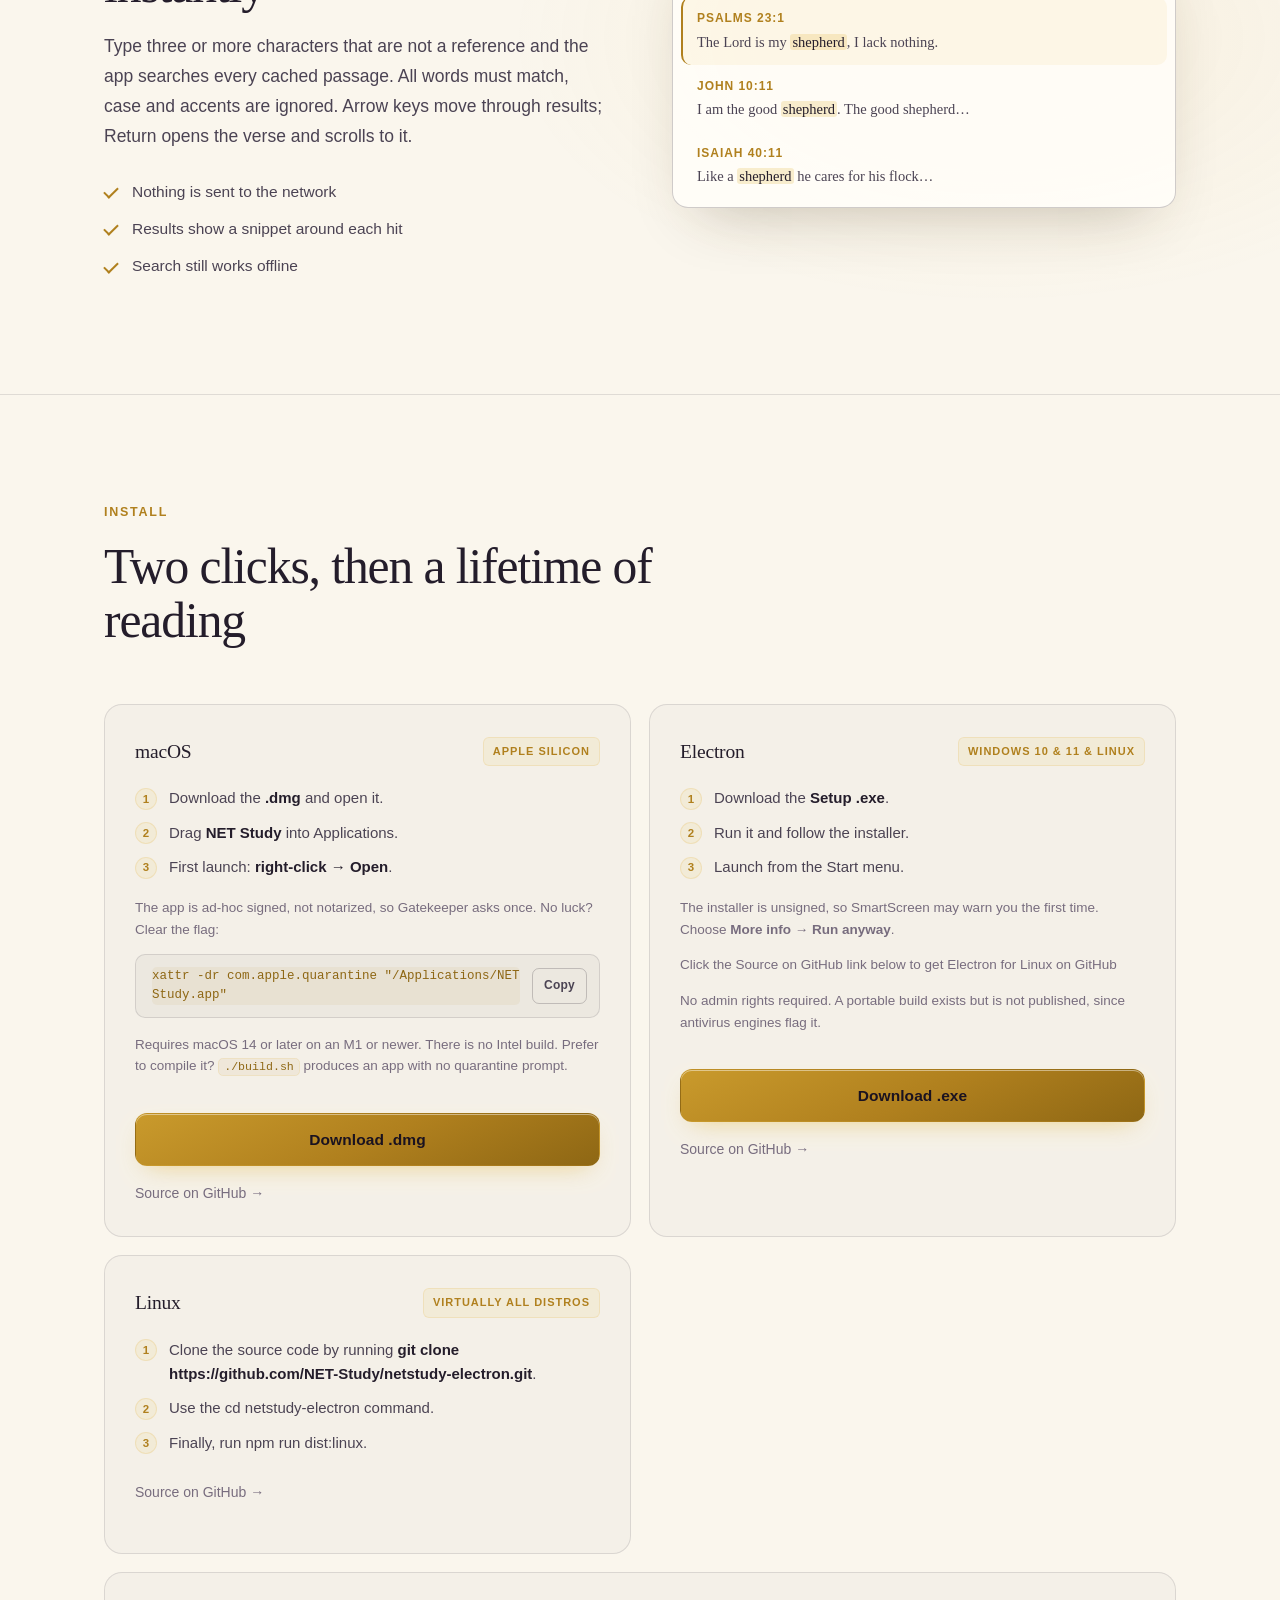
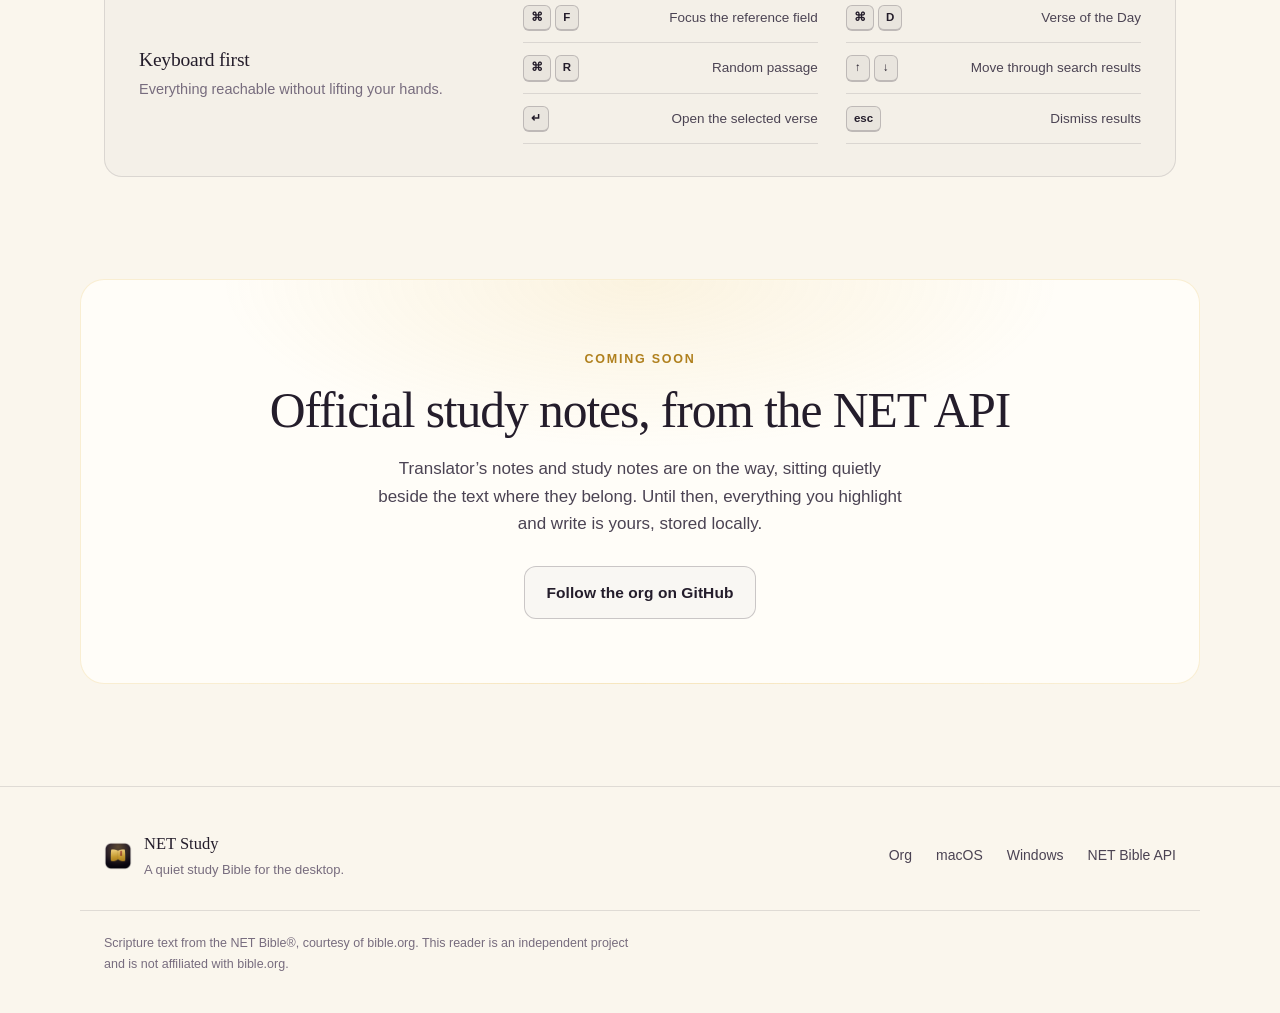
==== commit 5ace24df: "Add Linux installation instructions to index.html" ====
--- a/index.html
+++ b/index.html
@@ -206,6 +206,16 @@
           <a class="btn btn-primary btn-block" href="https://github.com/NET-Study/netstudy-electron/releases/latest/download/NET-Study-Setup-1.0.1-x64.exe">Download .exe</a>
           <a class="link-quiet" href="https://github.com/NET-Study/netstudy-electron" target="_blank" rel="noopener">Source on GitHub →</a>
         </article>
+        <article class="panel reveal">
+          <div class="panel-head">
+            <h3>Linux</h3>
+            <span class="badge">Virtually all distros</span>
+          </div>
+          <ol class="steps">
+            <li>Clone the source code by running <strong>git clone https://github.com/NET-Study/netstudy-electron.git</strong>.</li>
+            <li>Use the cd netstudy-electron command.</li>
+            <li>Finally, run npm run dist:linux.</li>
+            <a class="link-quiet" href="https://github.com/NET-Study/netstudy-electron" target="_blank" rel="noopener">Source on GitHub →</a>
       </div>
 
       <div class="keys reveal">
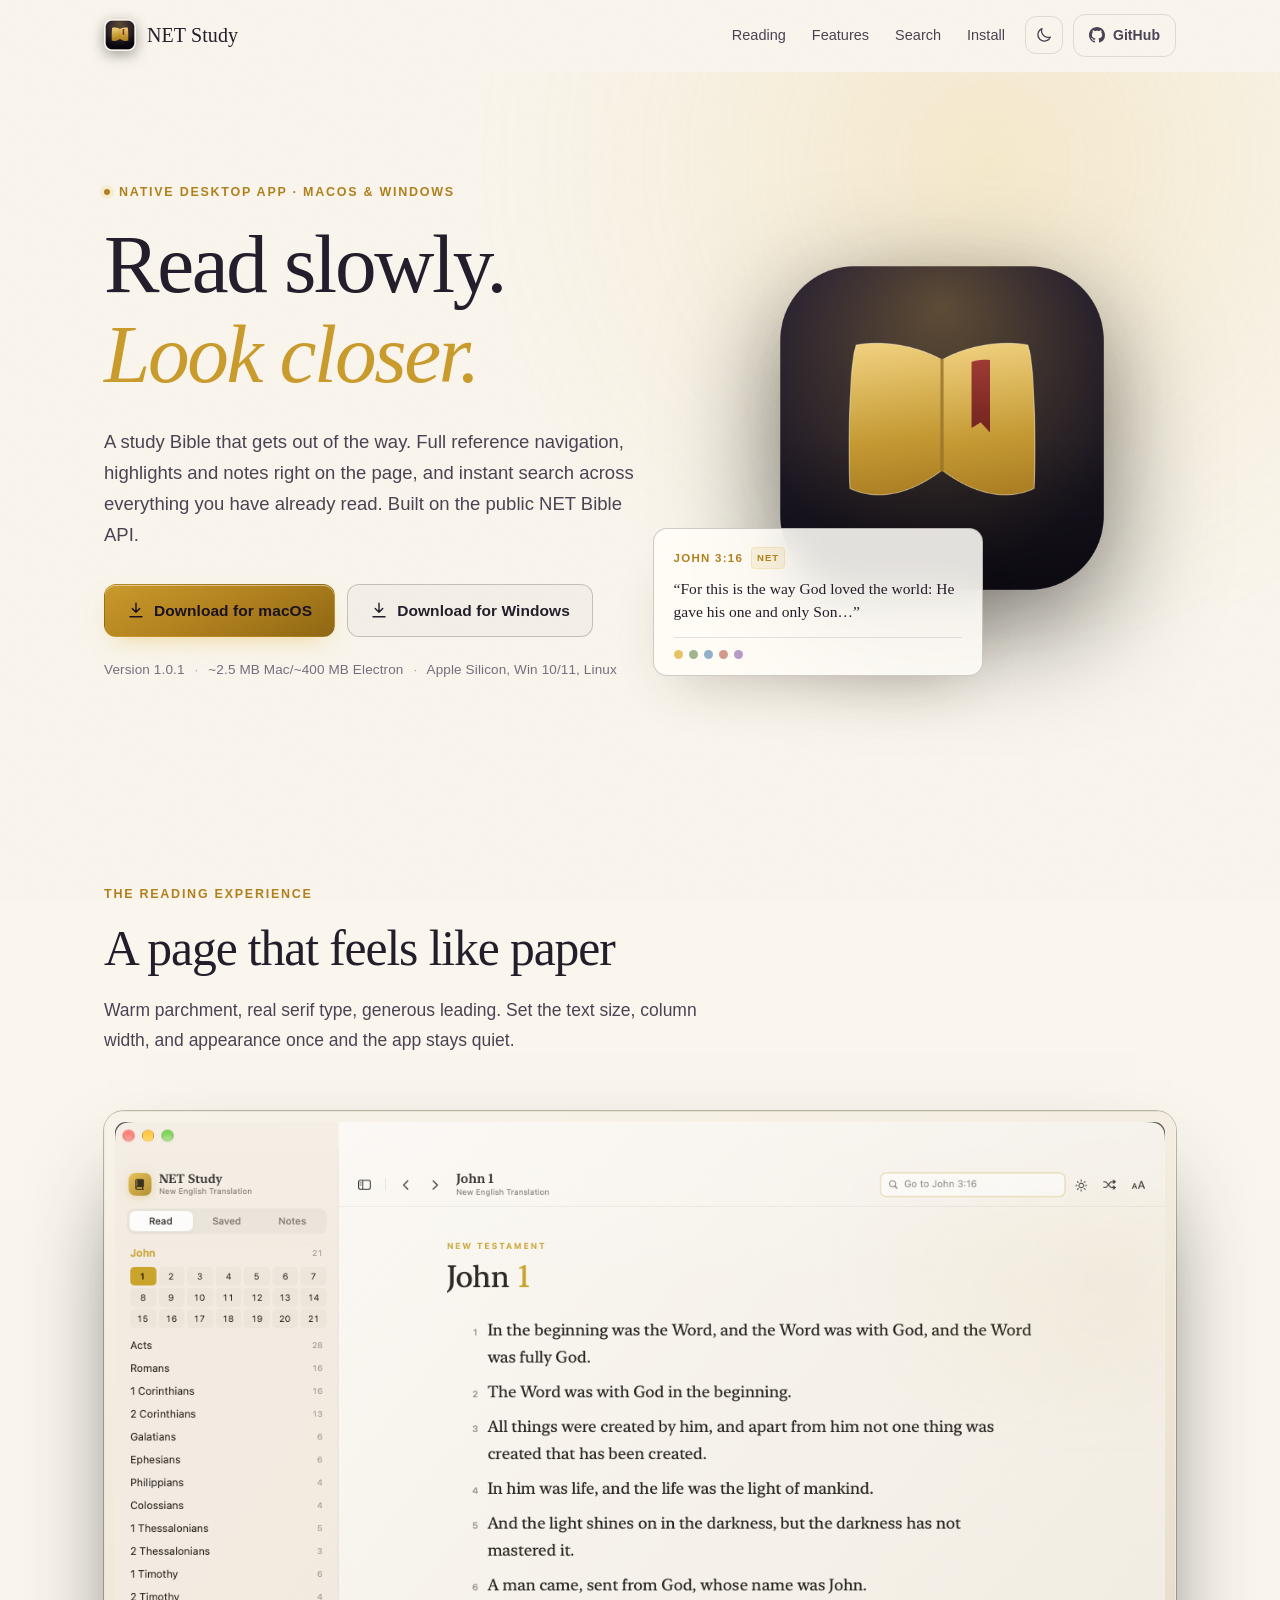
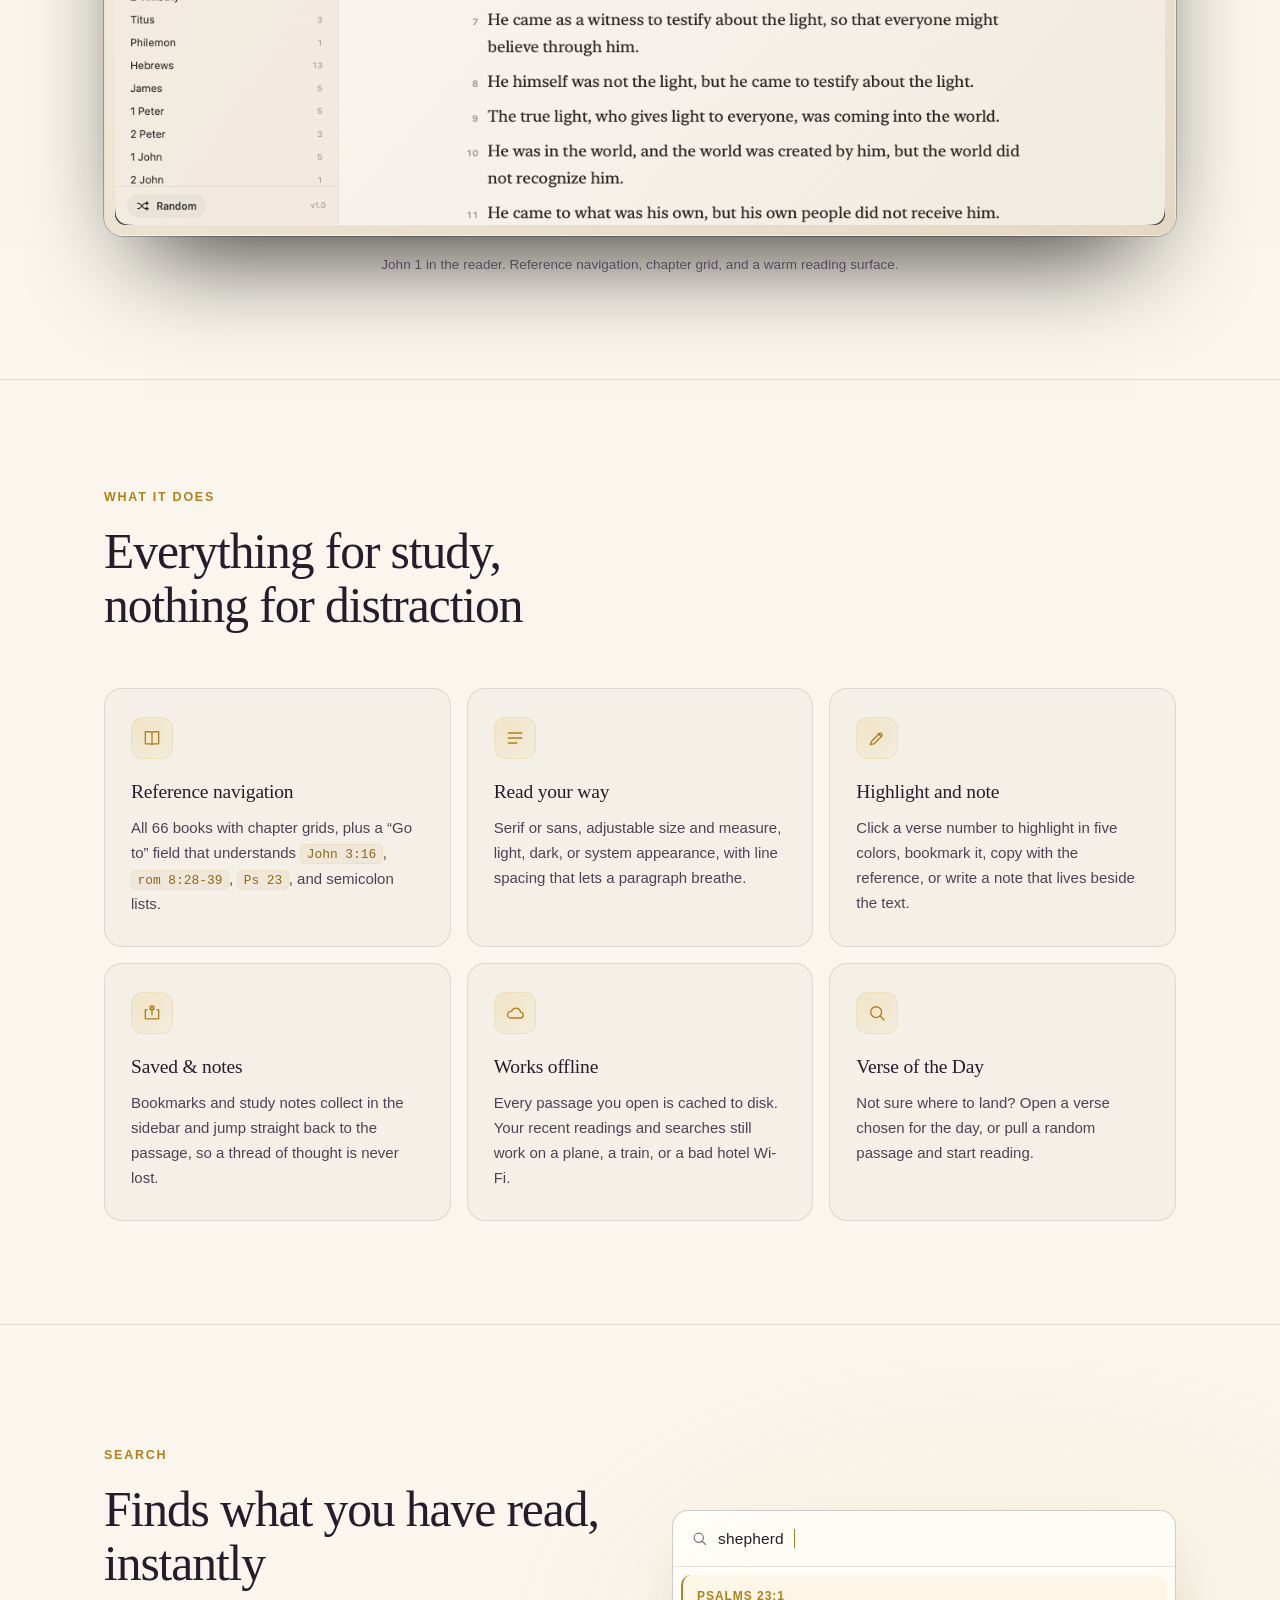
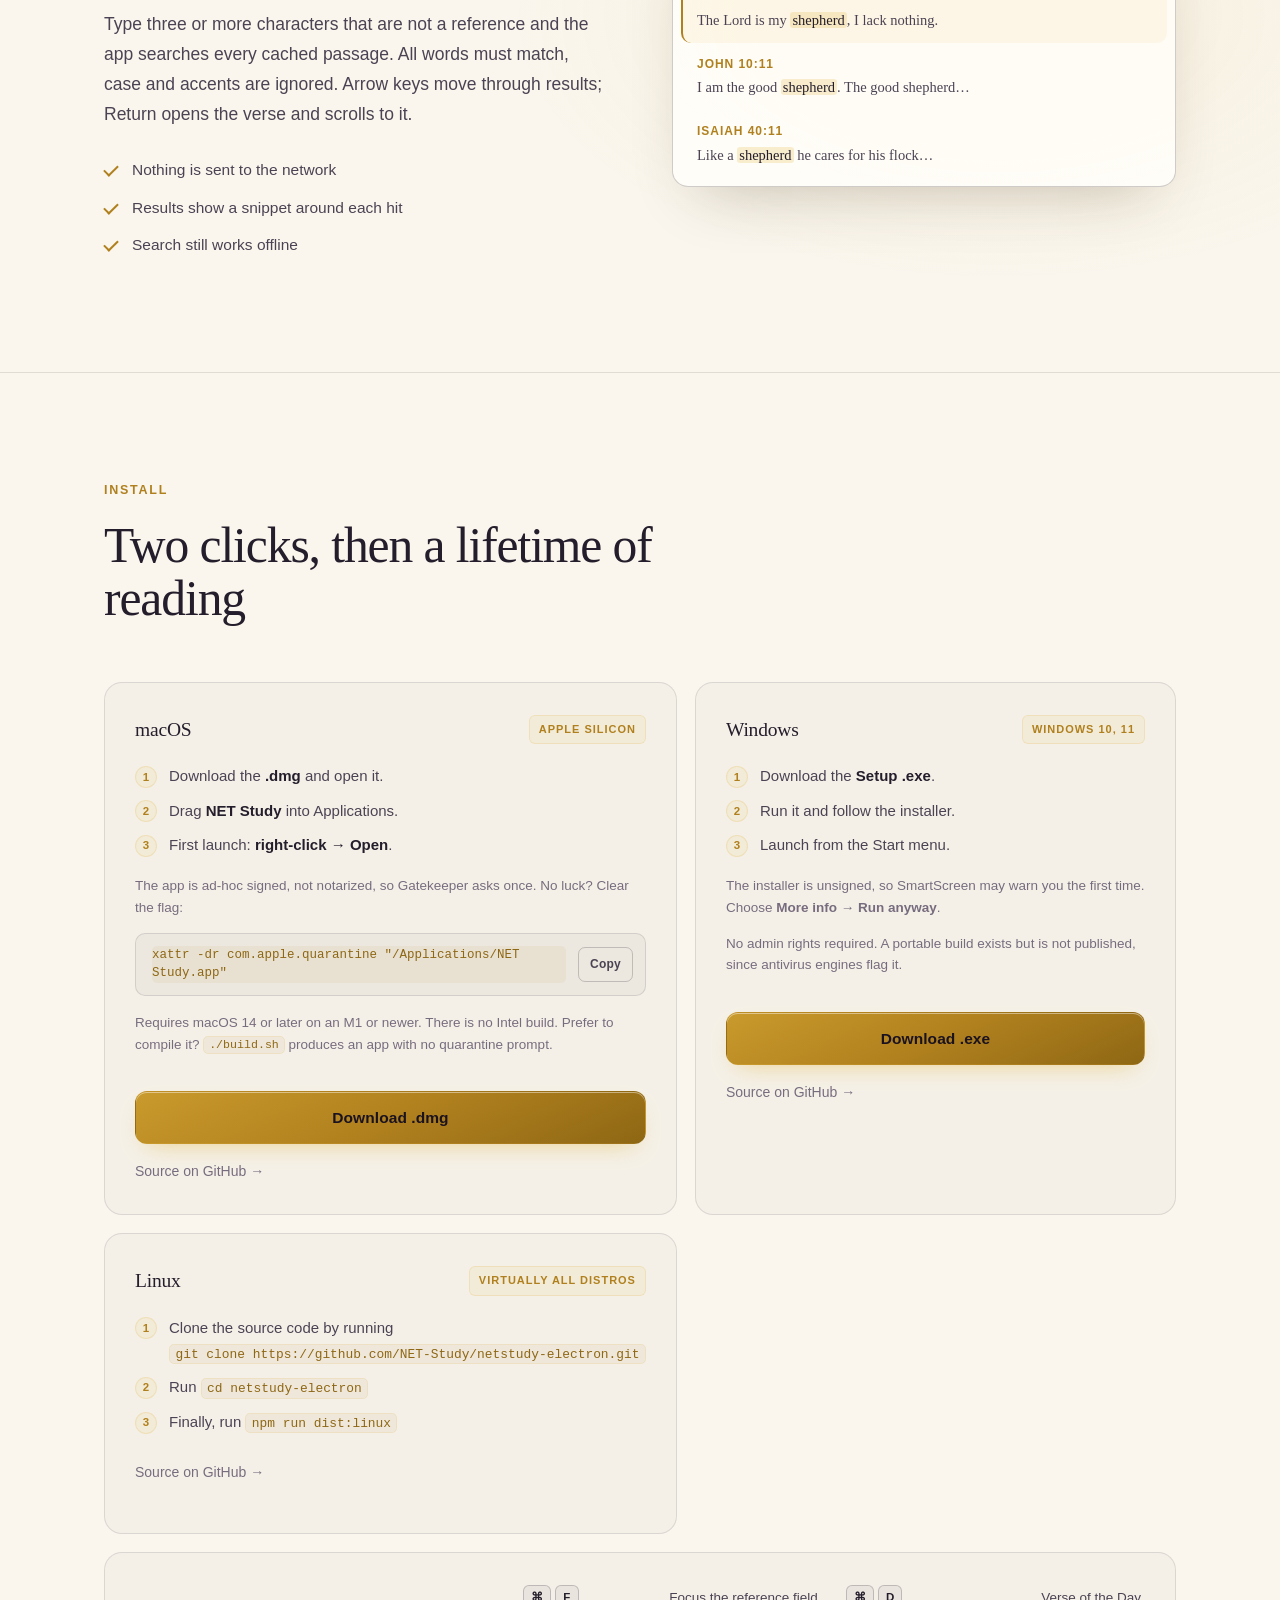
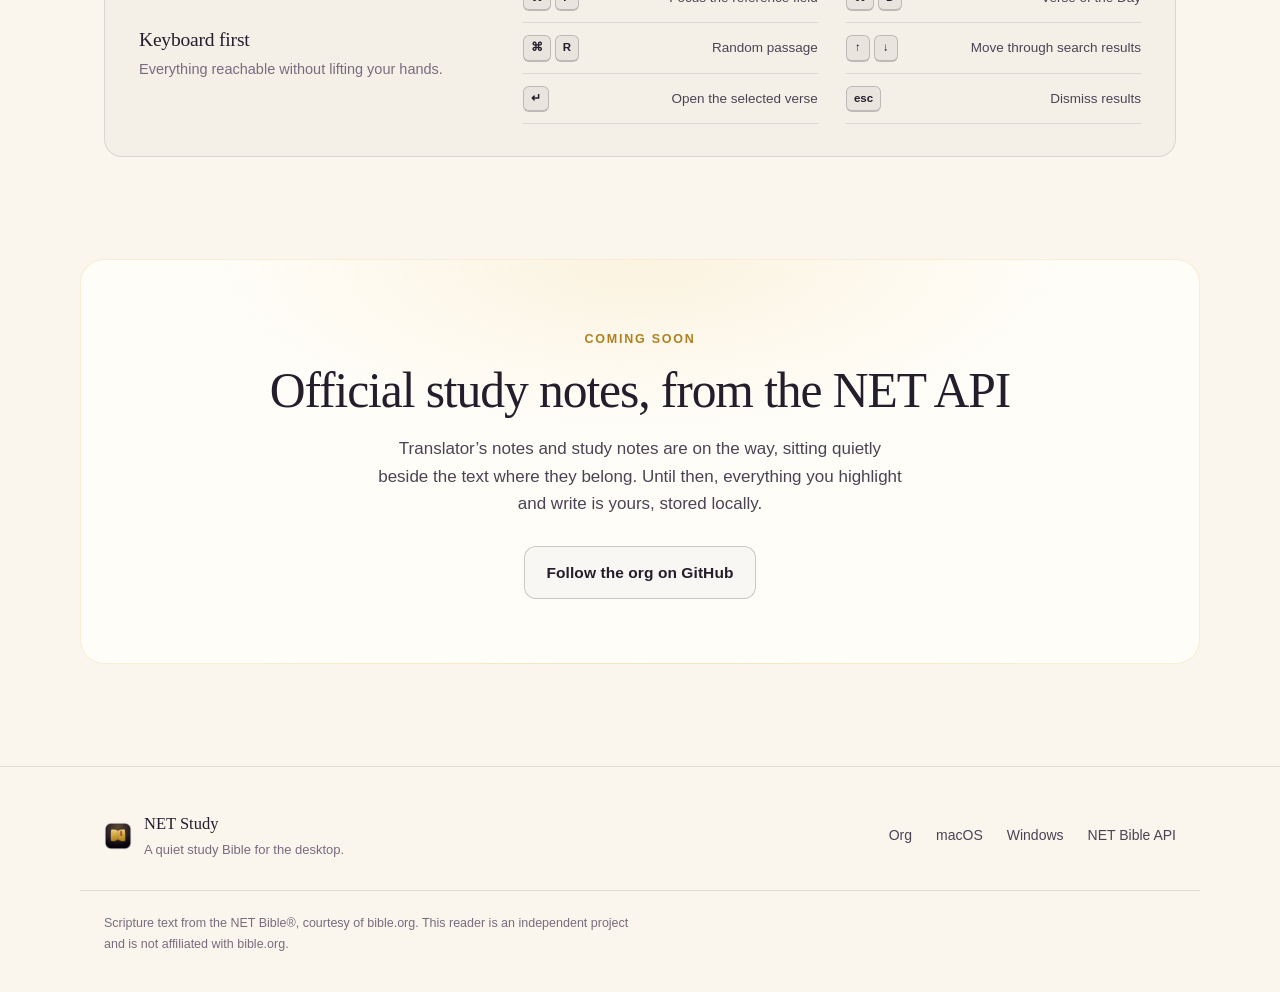
==== commit f63c430a: "Revise download buttons and OS instructions Updated download links and instructions for Windows and " ====
--- a/index.html
+++ b/index.html
@@ -60,10 +60,10 @@
           </a>
           <a class="btn btn-ghost" href="https://github.com/NET-Study/netstudy-electron/releases/latest/download/NET-Study-Setup-1.0.1-x64.exe">
             <svg viewBox="0 0 24 24" aria-hidden="true" class="i-dl"><path d="M12 3v12M7 10l5 5 5-5M4 21h16"/></svg>
-            Download Electron
+            Download for Windows
           </a>
         </div>
-        <p class="meta">Version 1.0.1 <span aria-hidden="true">·</span> ~2.5 MB Mac/~400 MB Electron <span aria-hidden="true">·</span> macOS 14+ on Apple silicon, or Windows 10/11</p>
+        <p class="meta">Version 1.0.1 <span aria-hidden="true">·</span> ~2.5 MB Mac/~400 MB Electron <span aria-hidden="true">·</span> Apple Silicon, Win 10/11, Linux</p>
       </div>
 
       <div class="hero-art reveal" aria-hidden="true">
@@ -192,8 +192,8 @@
 
         <article class="panel reveal">
           <div class="panel-head">
-            <h3>Electron</h3>
-            <span class="badge">Windows 10 &amp; 11 &amp; Linux</span>
+            <h3>Windows</h3>
+            <span class="badge">Windows 10, 11</span>
           </div>
           <ol class="steps">
             <li>Download the <strong>Setup .exe</strong>.</li>
@@ -201,7 +201,6 @@
             <li>Launch from the Start menu.</li>
           </ol>
           <p class="fine">The installer is unsigned, so SmartScreen may warn you the first time. Choose <strong>More info → Run anyway</strong>.</p>
-          <p class="fine">Click the Source on GitHub link below to get Electron for Linux on GitHub
           <p class="fine">No admin rights required. A portable build exists but is not published, since antivirus engines flag it.</p>
           <a class="btn btn-primary btn-block" href="https://github.com/NET-Study/netstudy-electron/releases/latest/download/NET-Study-Setup-1.0.1-x64.exe">Download .exe</a>
           <a class="link-quiet" href="https://github.com/NET-Study/netstudy-electron" target="_blank" rel="noopener">Source on GitHub →</a>
@@ -212,9 +211,9 @@
             <span class="badge">Virtually all distros</span>
           </div>
           <ol class="steps">
-            <li>Clone the source code by running <strong>git clone https://github.com/NET-Study/netstudy-electron.git</strong>.</li>
-            <li>Use the cd netstudy-electron command.</li>
-            <li>Finally, run npm run dist:linux.</li>
+            <li>Clone the source code by running <code>git clone https://github.com/NET-Study/netstudy-electron.git</code></li>
+            <li>Run <code>cd netstudy-electron</code></li>
+            <li>Finally, run <code>npm run dist:linux</code></li>
             <a class="link-quiet" href="https://github.com/NET-Study/netstudy-electron" target="_blank" rel="noopener">Source on GitHub →</a>
       </div>
 
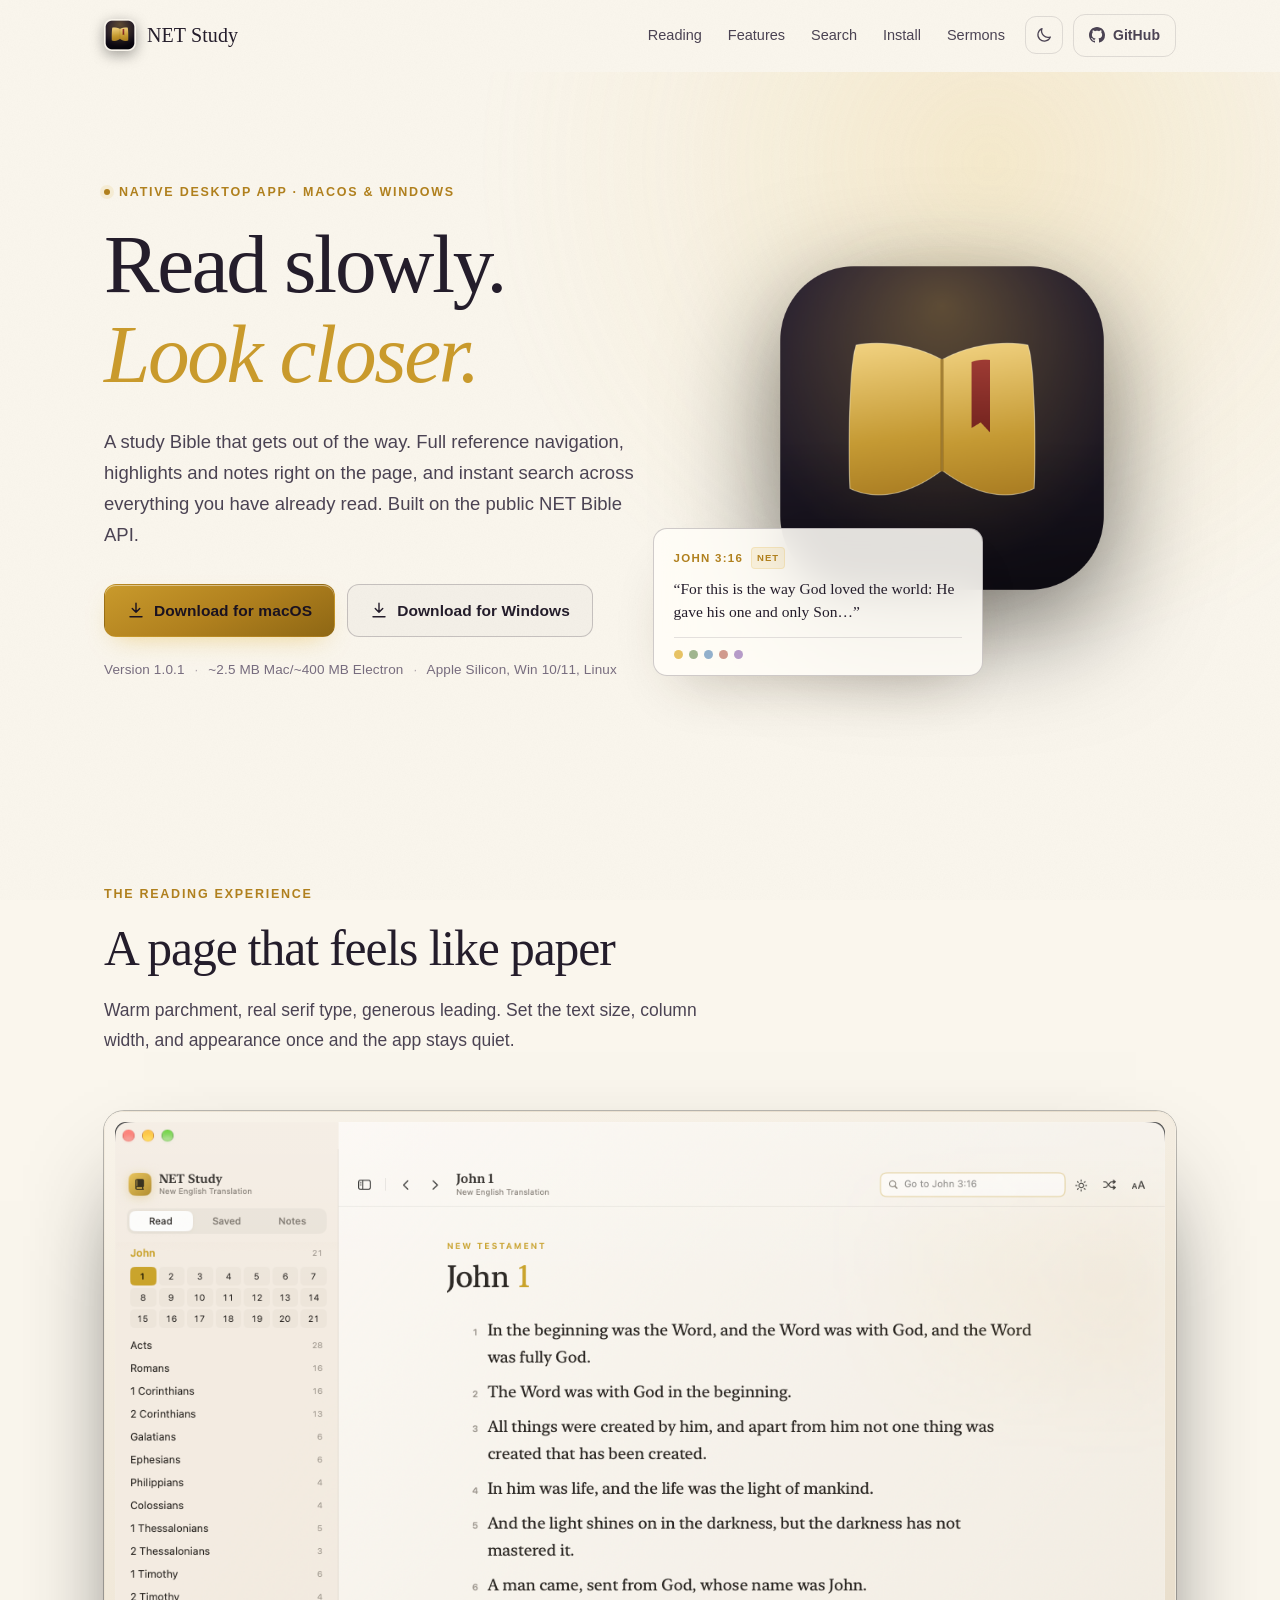
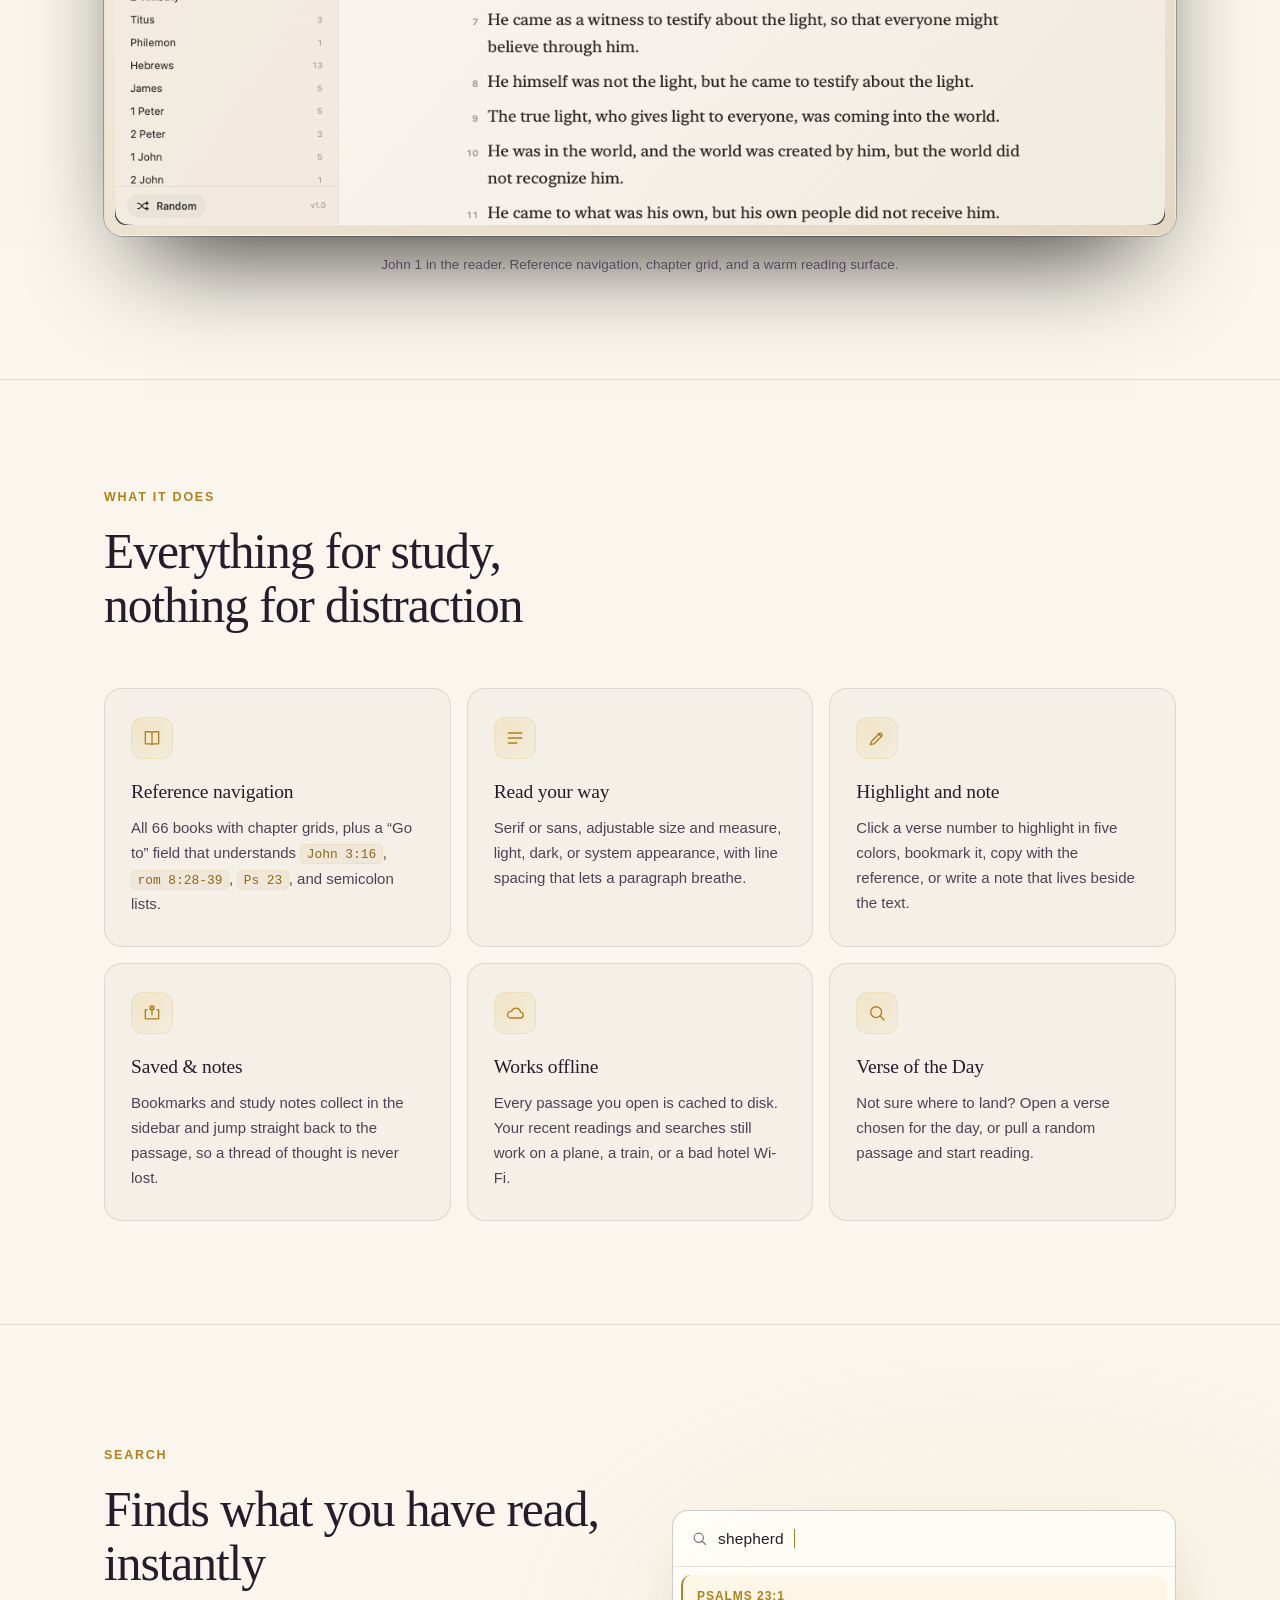
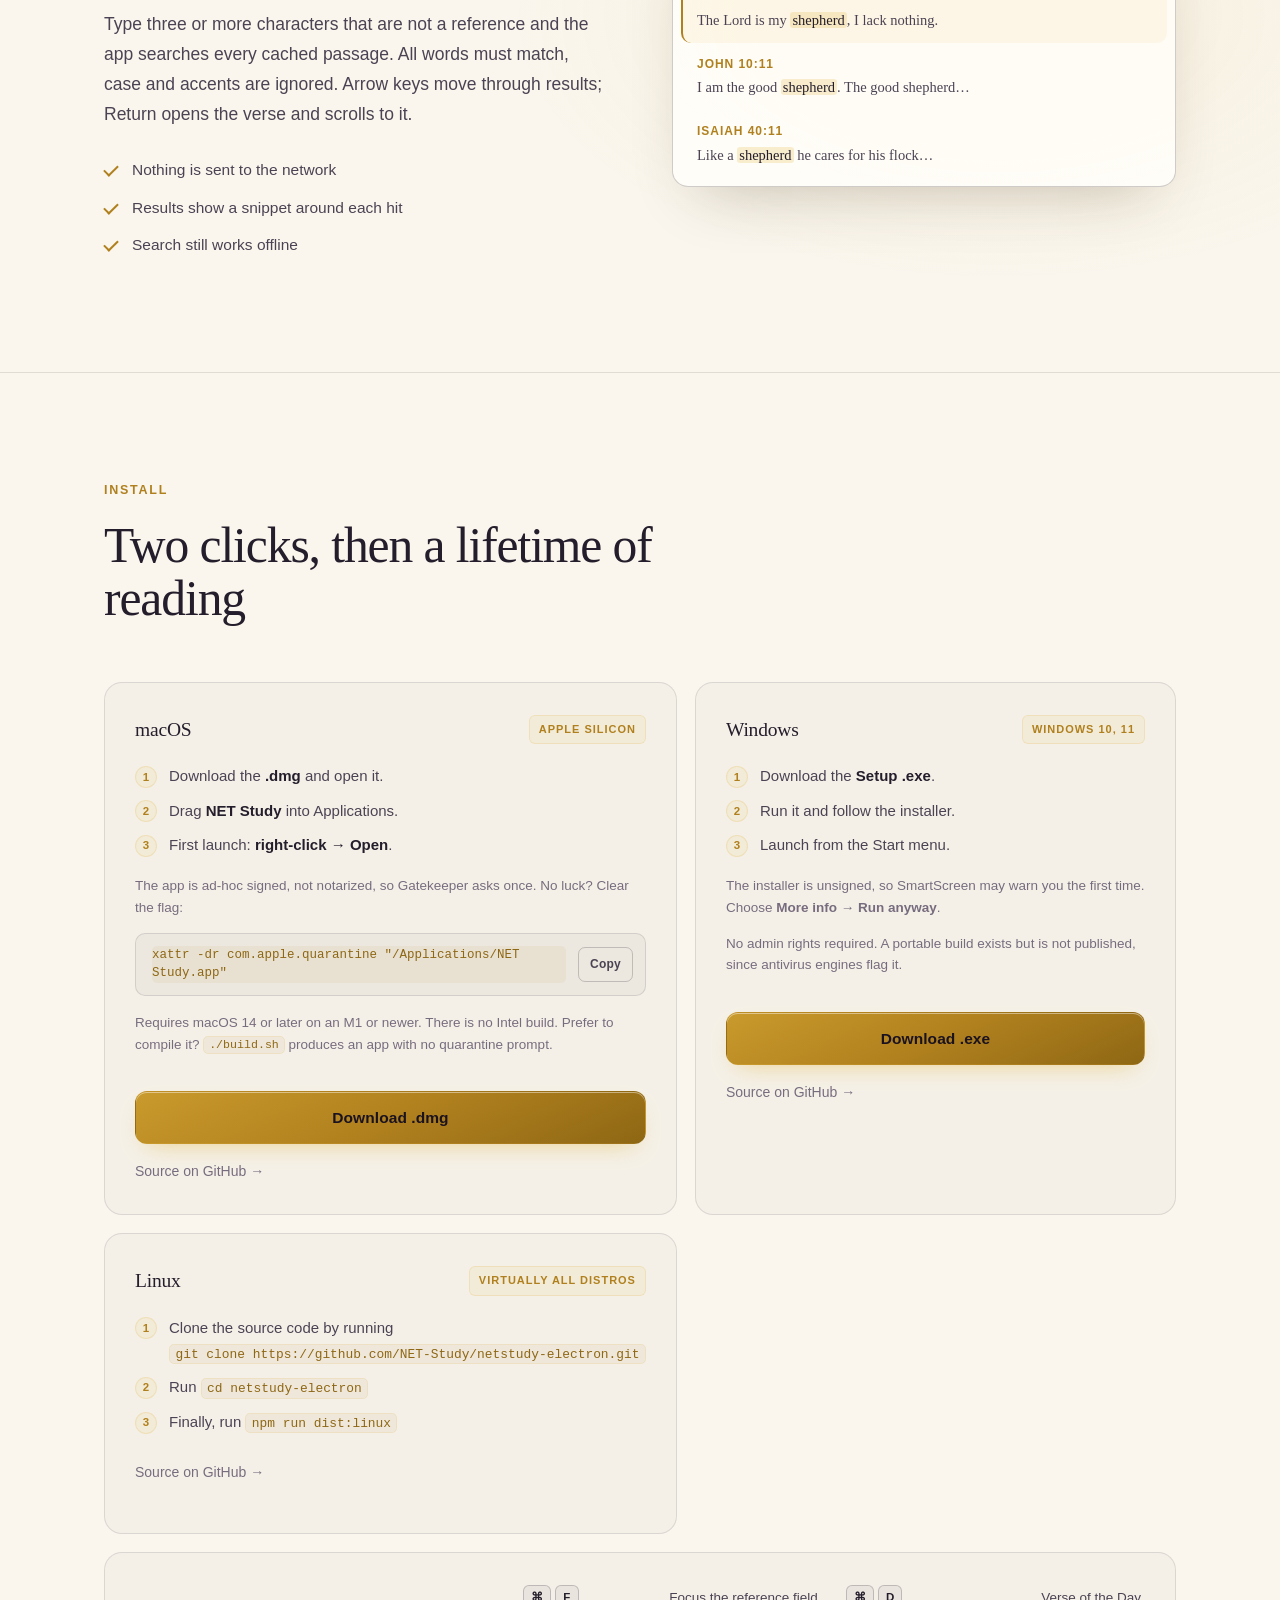
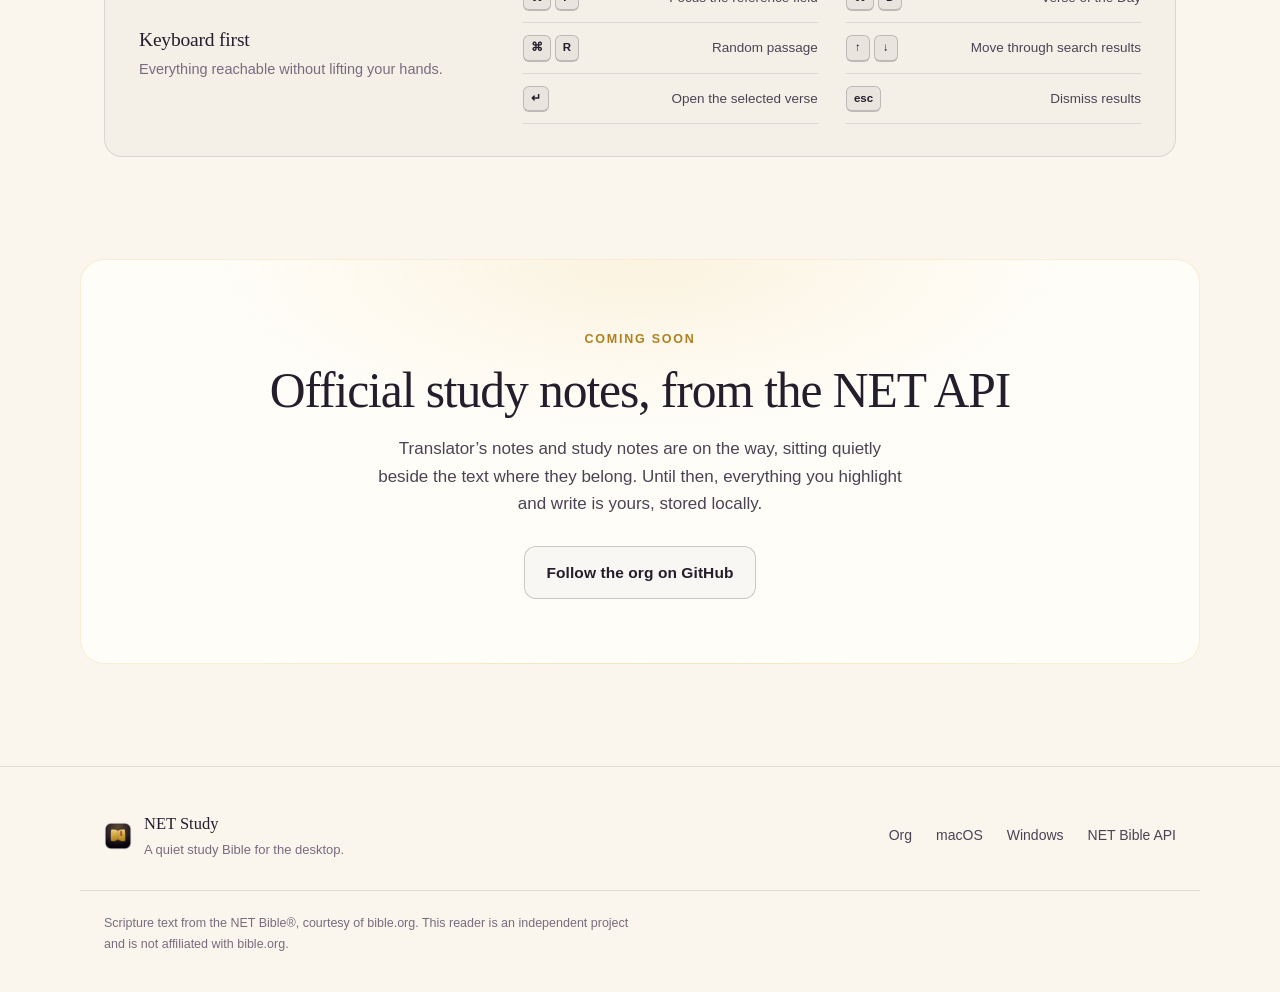
==== commit baaa9ed1: "Add link to Sermons in navigation menu" ====
--- a/index.html
+++ b/index.html
@@ -30,6 +30,7 @@
       <a href="#features">Features</a>
       <a href="#search">Search</a>
       <a href="#install">Install</a>
+      <a href="https://net-study.github.io/netstudy-sermons">Sermons</a>
     </nav>
     <div class="nav-actions">
       <button class="ghost-btn" id="theme-toggle" type="button" aria-label="Switch to light theme" title="Switch theme">
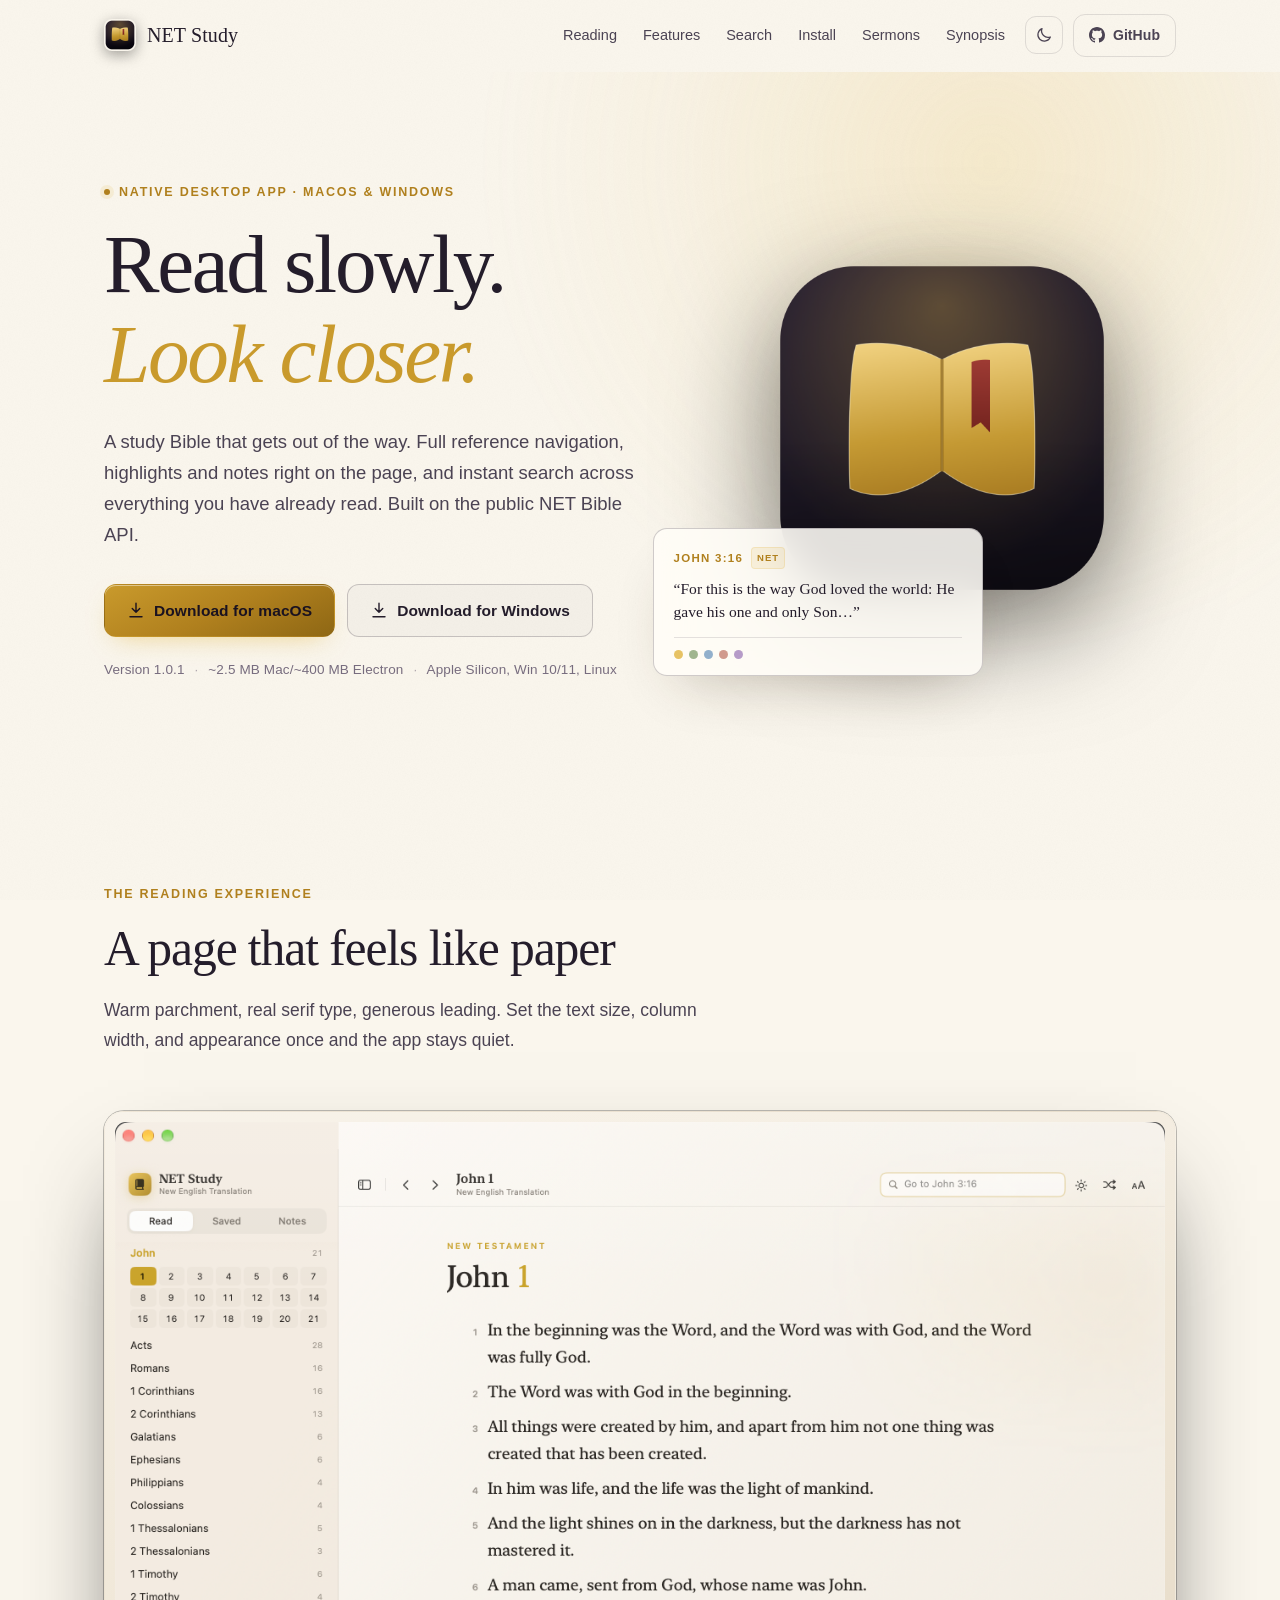
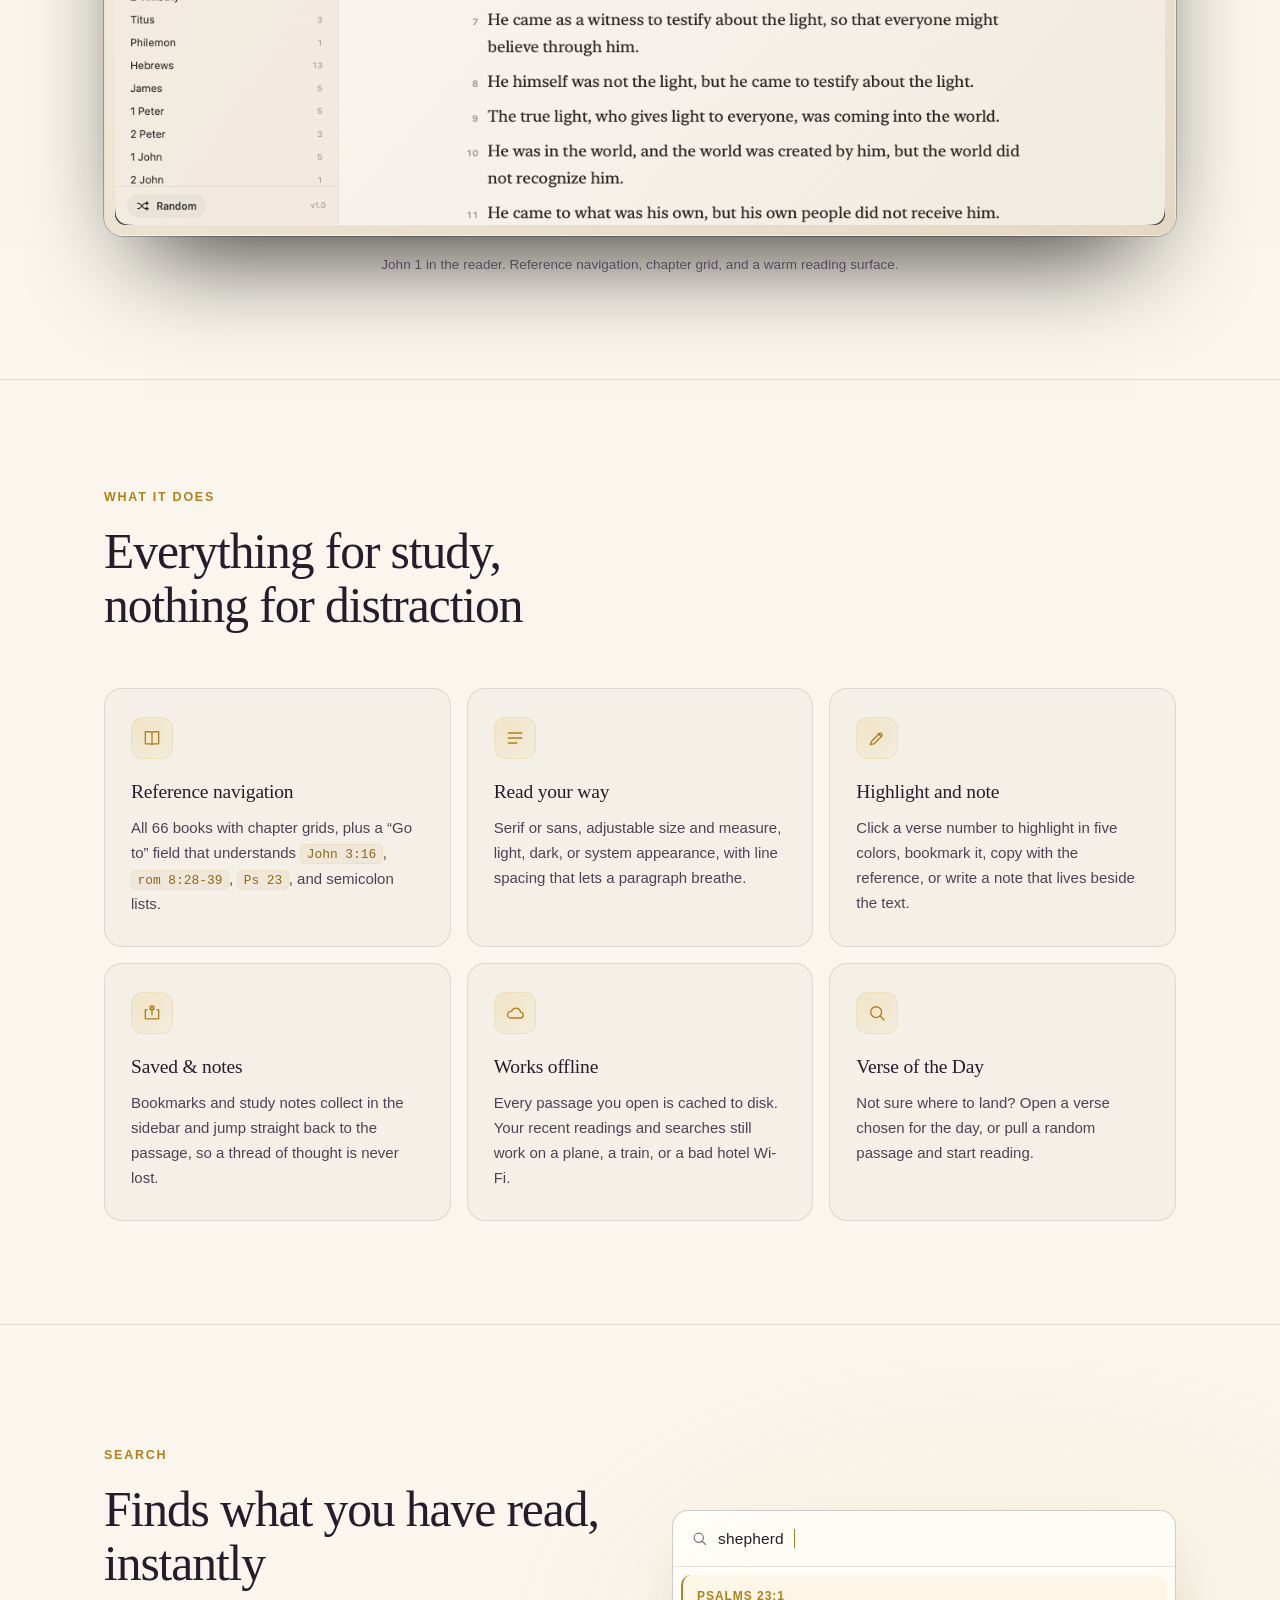
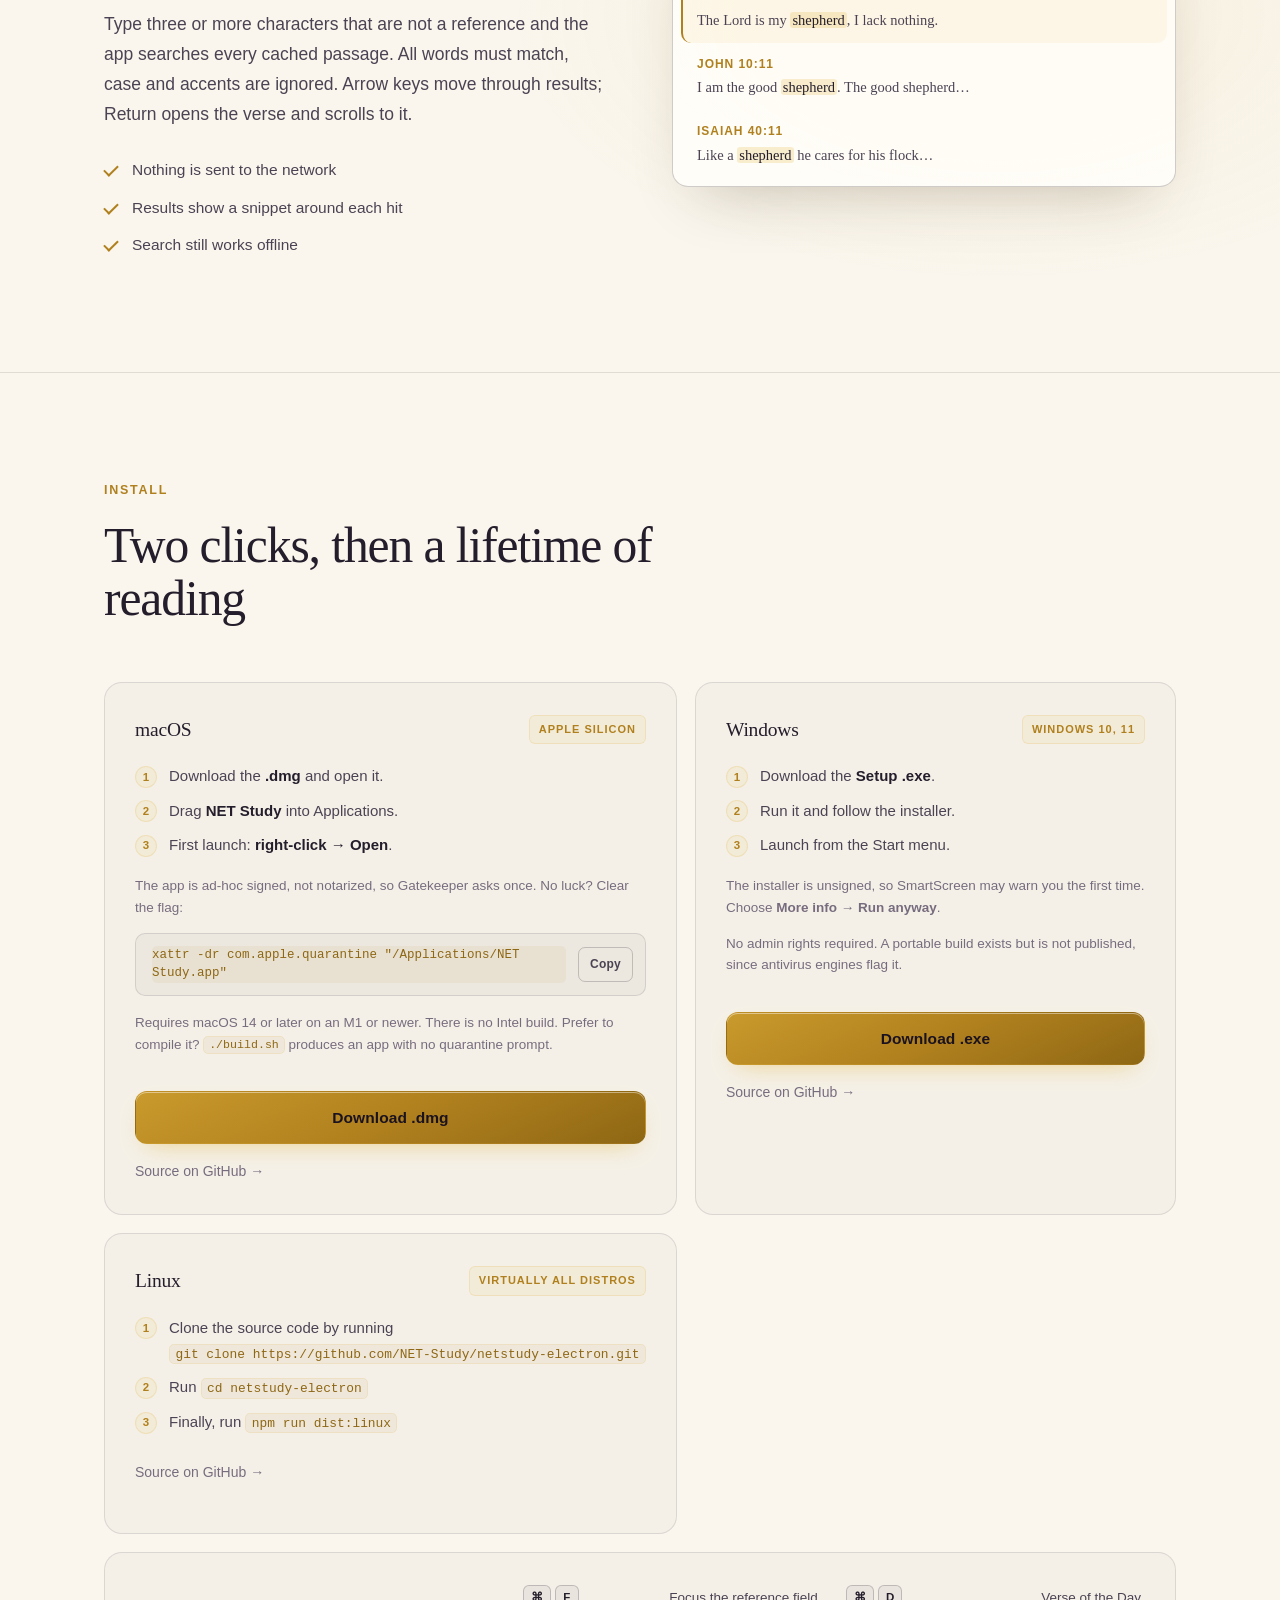
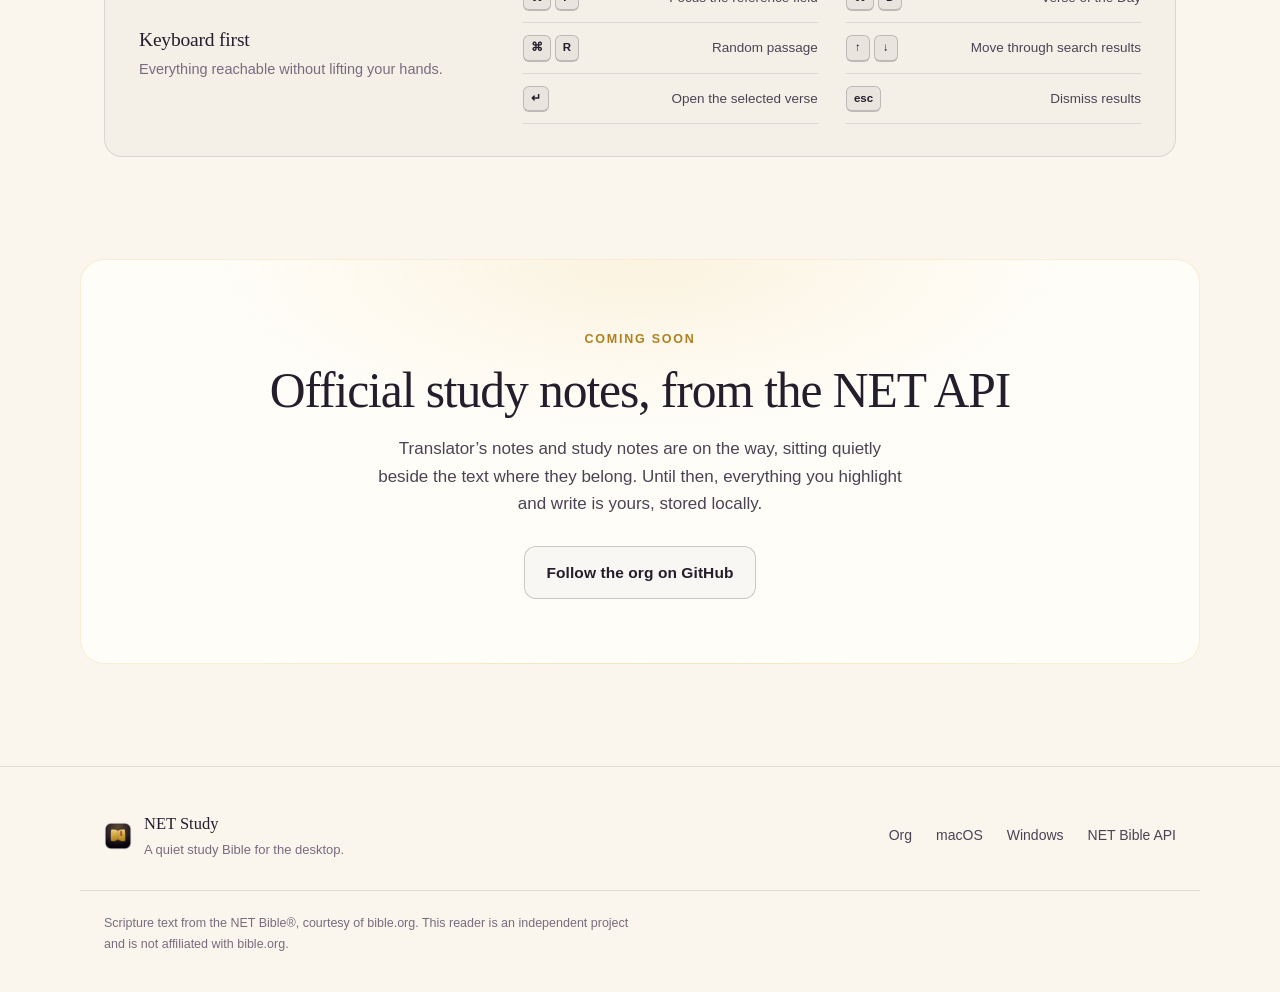
==== commit f934c670: "Add link to Synopsis in navigation" ====
--- a/index.html
+++ b/index.html
@@ -31,6 +31,7 @@
       <a href="#search">Search</a>
       <a href="#install">Install</a>
       <a href="https://net-study.github.io/netstudy-sermons">Sermons</a>
+      <a href="https://net-study.github.io/netstudy-synopsis">Synopsis</a>
     </nav>
     <div class="nav-actions">
       <button class="ghost-btn" id="theme-toggle" type="button" aria-label="Switch to light theme" title="Switch theme">
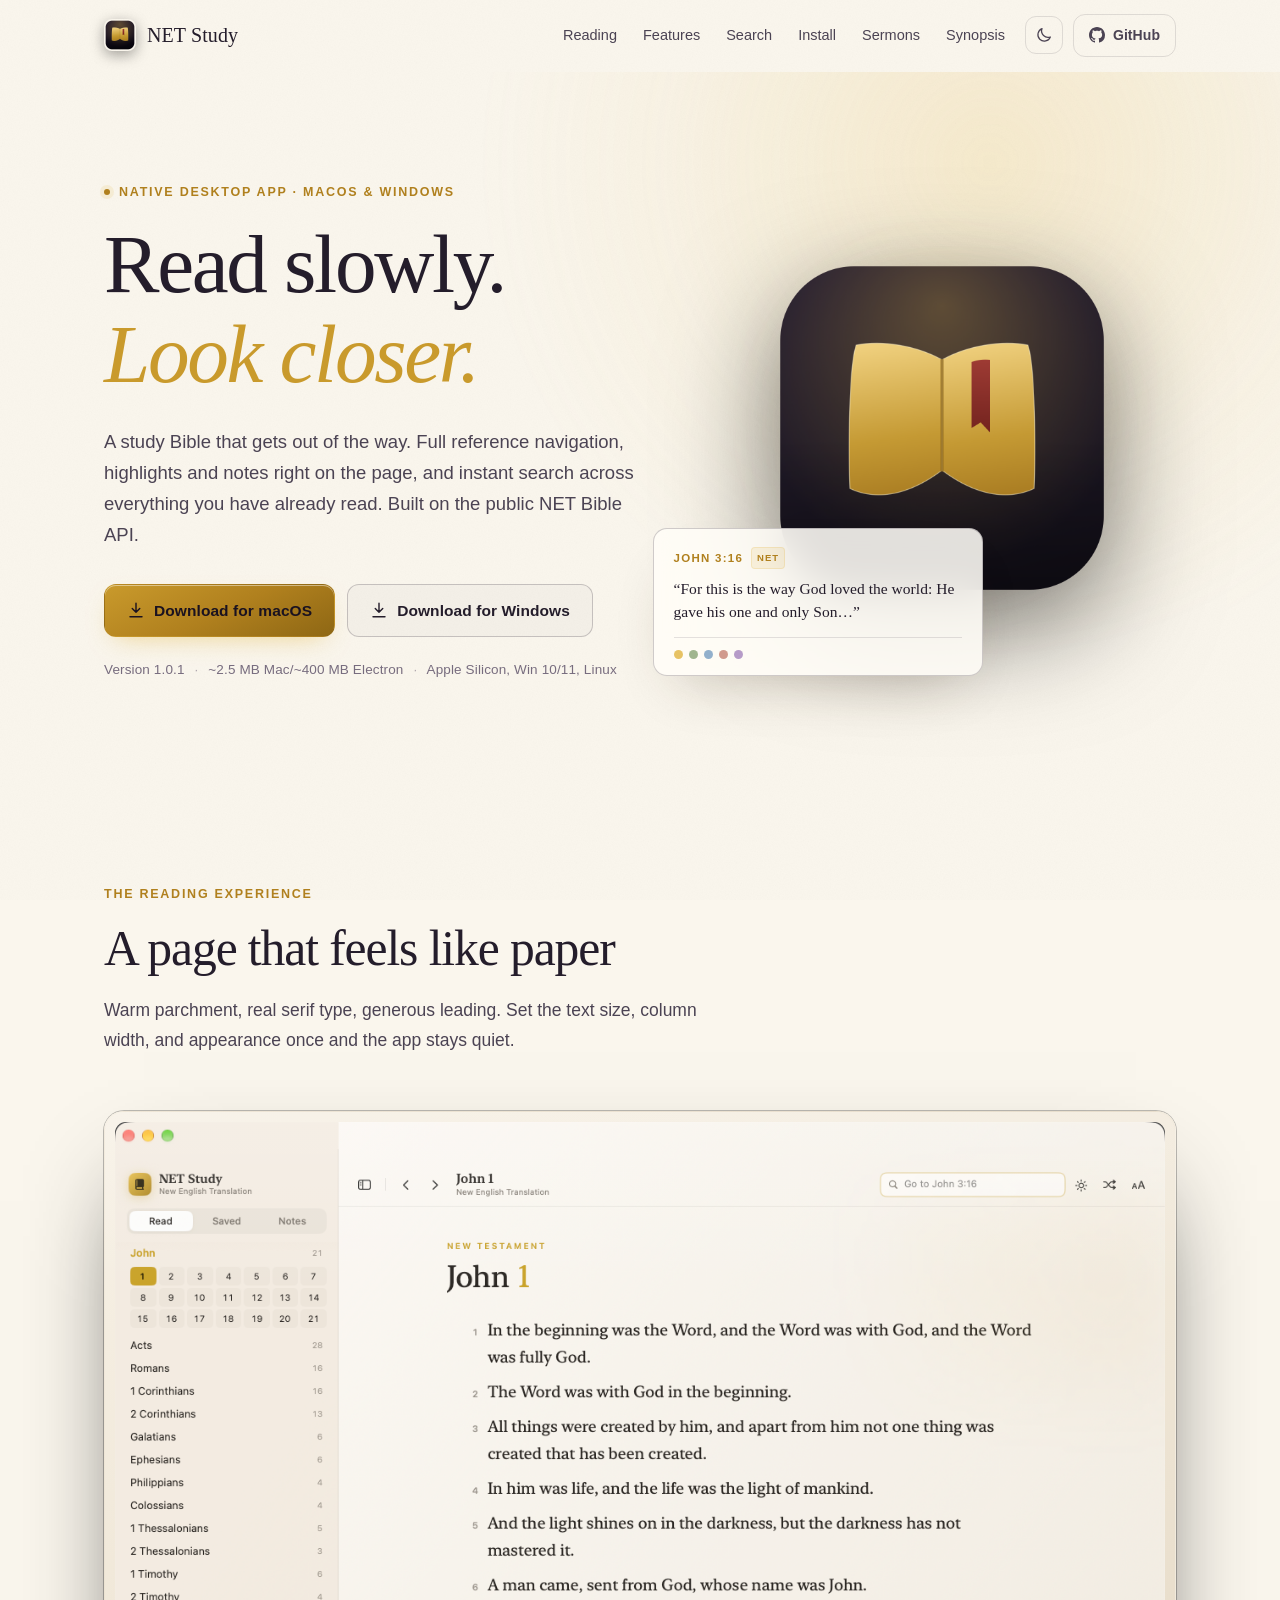
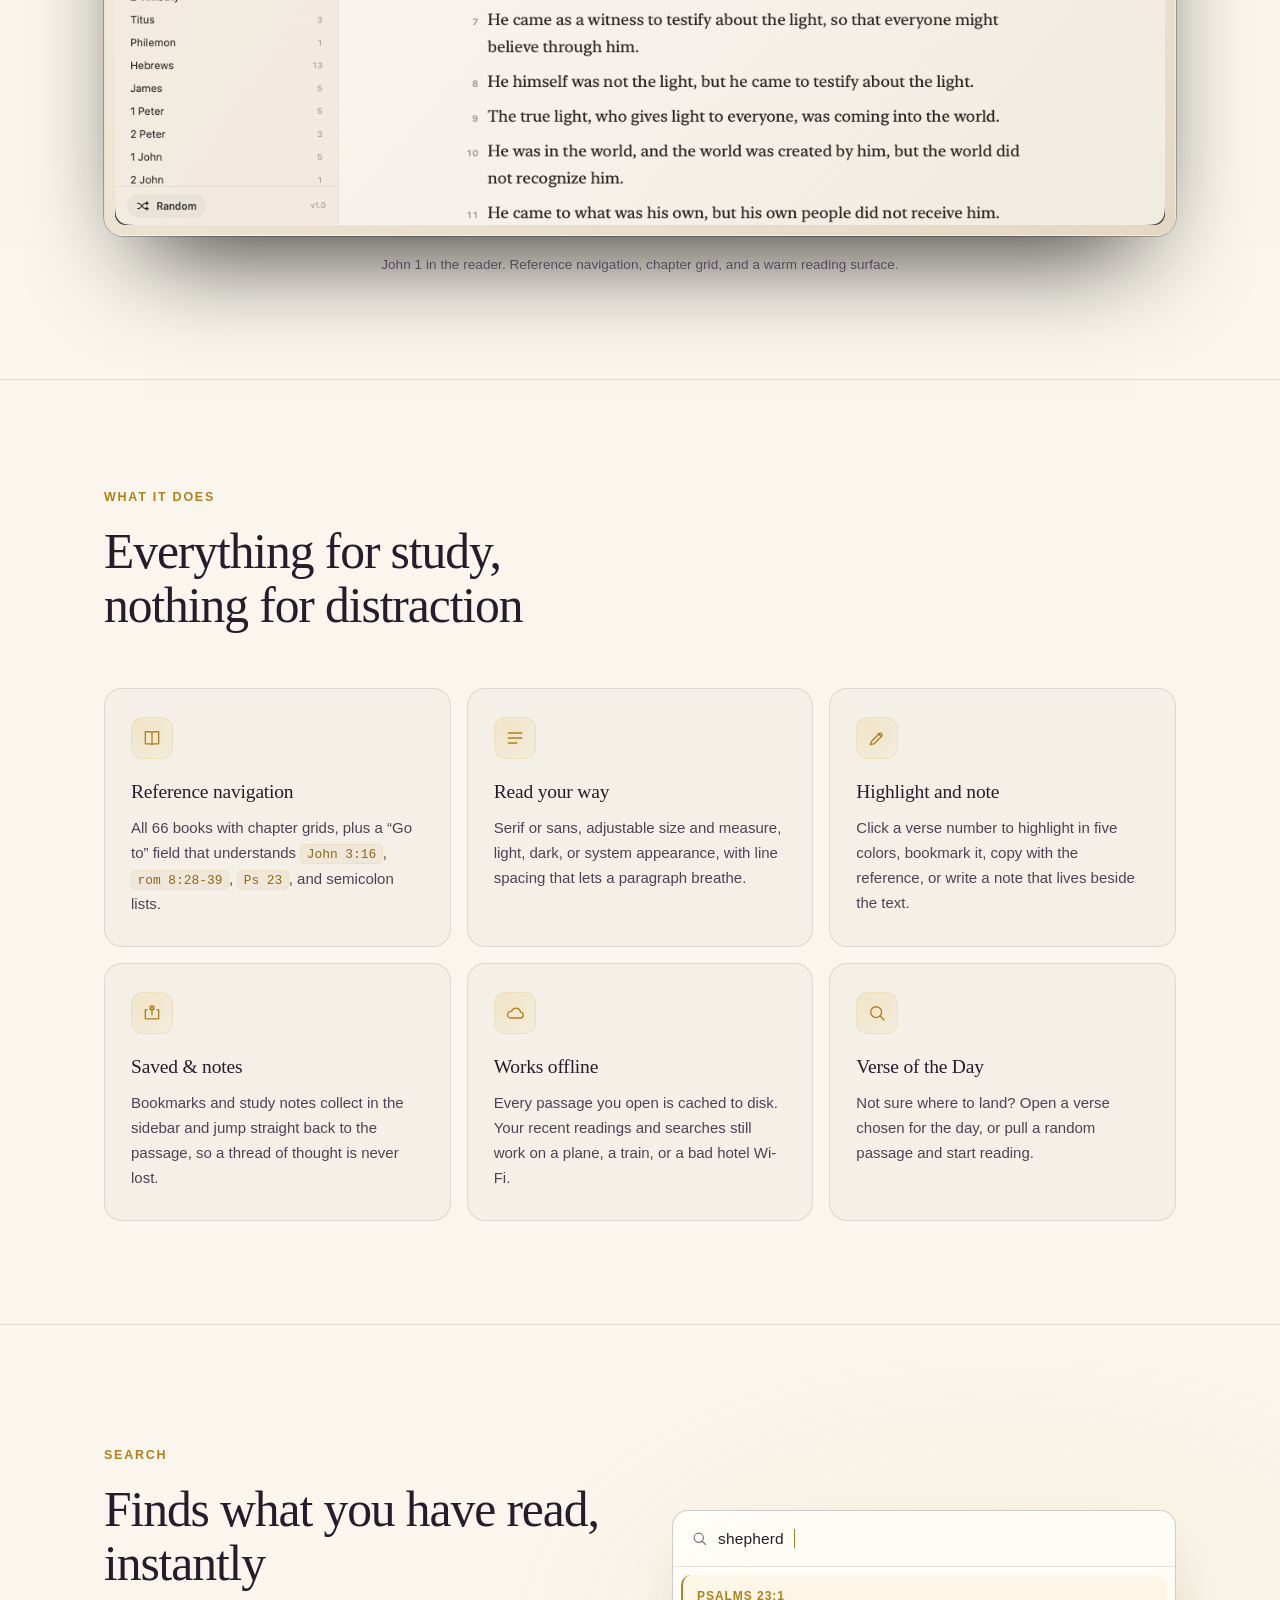
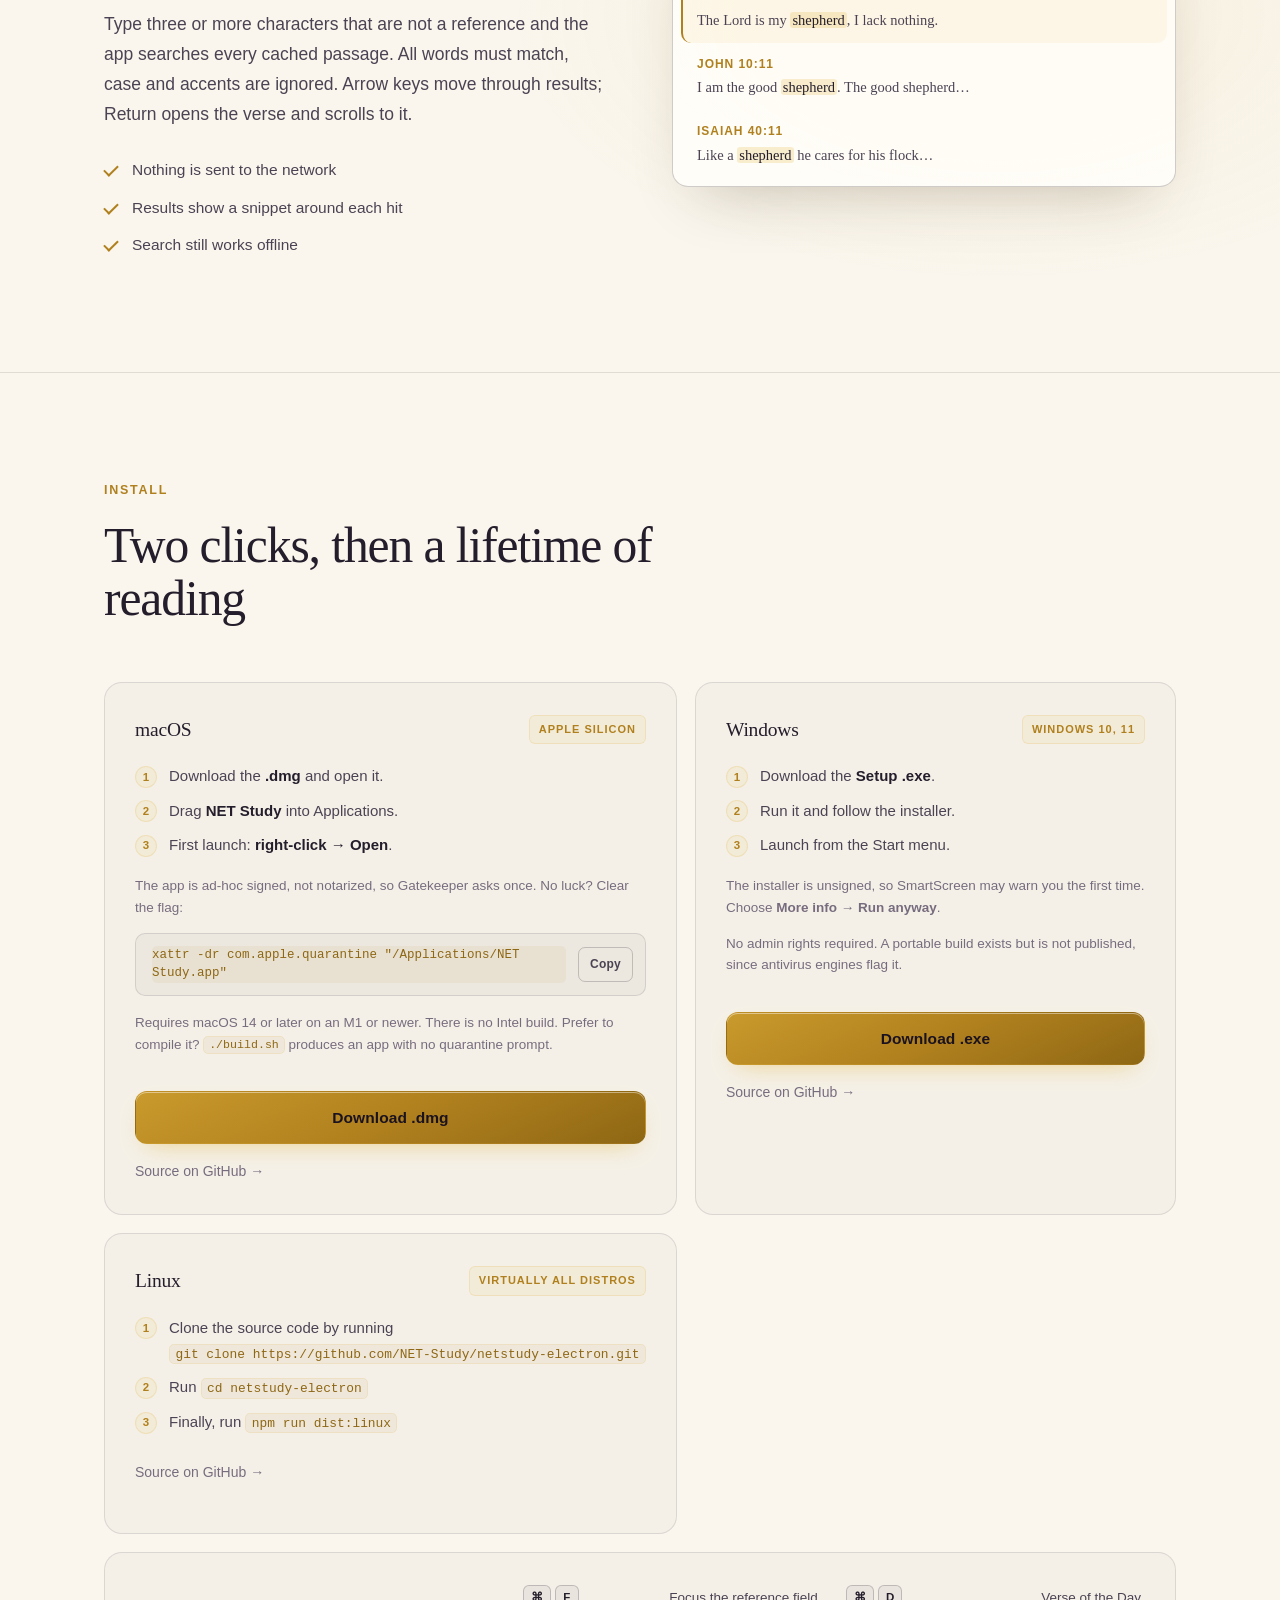
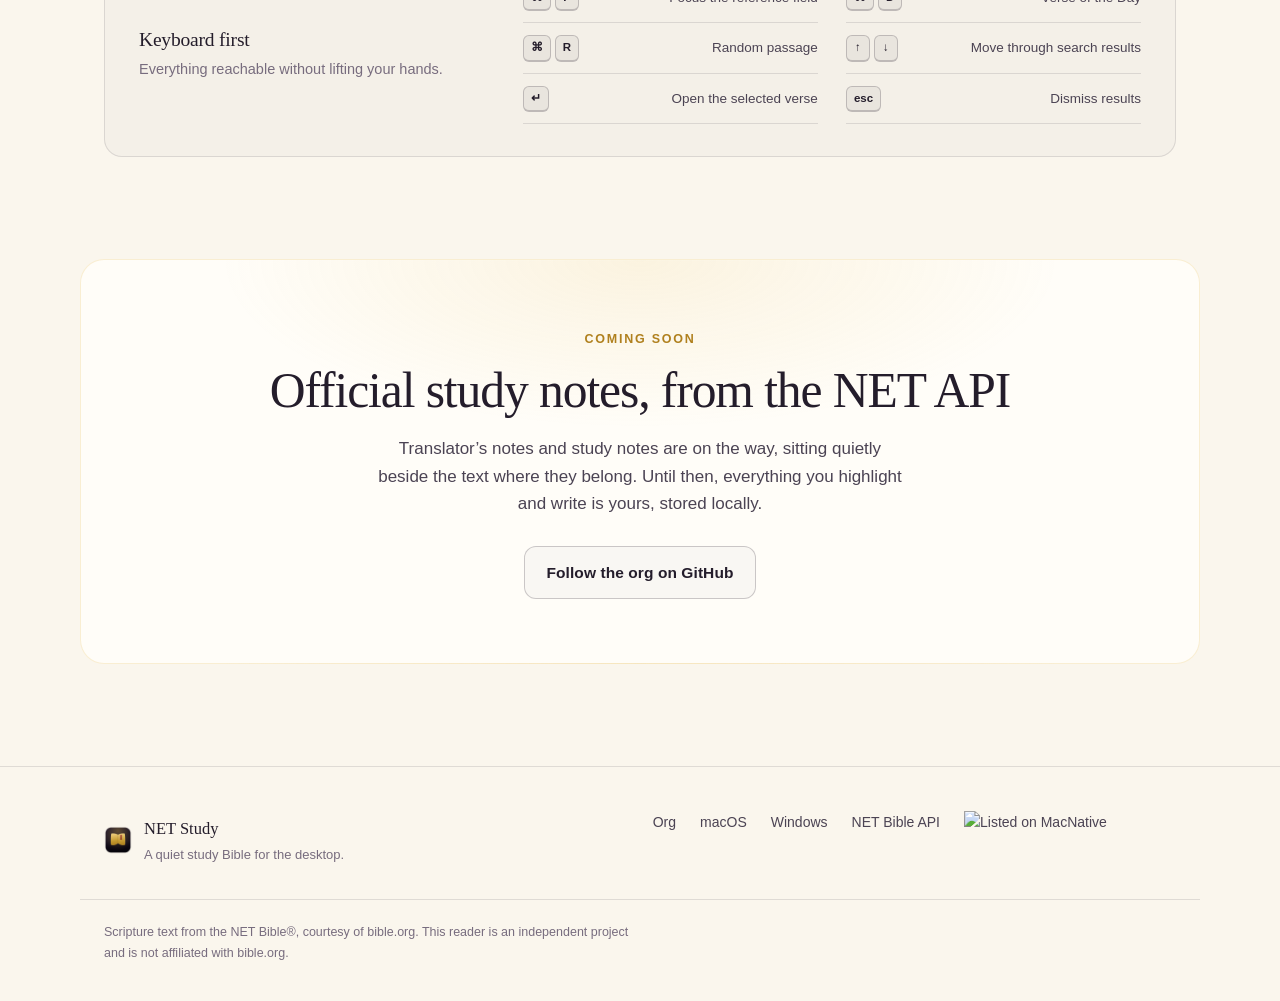
==== commit bc0ea094: "Add MacNative badge link to index.html Added a badge link for MacNative to the footer." ====
--- a/index.html
+++ b/index.html
@@ -261,6 +261,7 @@
       <a href="https://github.com/NET-Study/netstudy-mac" target="_blank" rel="noopener">macOS</a>
       <a href="https://github.com/NET-Study/netstudy-windows" target="_blank" rel="noopener">Windows</a>
       <a href="https://labs.bible.org/api/" target="_blank" rel="noopener">NET Bible API</a>
+      <a href="https://macnative.io/apps/netstudy-mac?utm_source=macnative-badge&utm_medium=referral" target="_blank" rel="noopener"><img src="https://macnative.io/badge?kind=listed&theme=default&slug=netstudy-mac" alt="Listed on MacNative" width="212" height="58" /></a>
     </nav>
   </div>
   <div class="wrap foot-fine">
